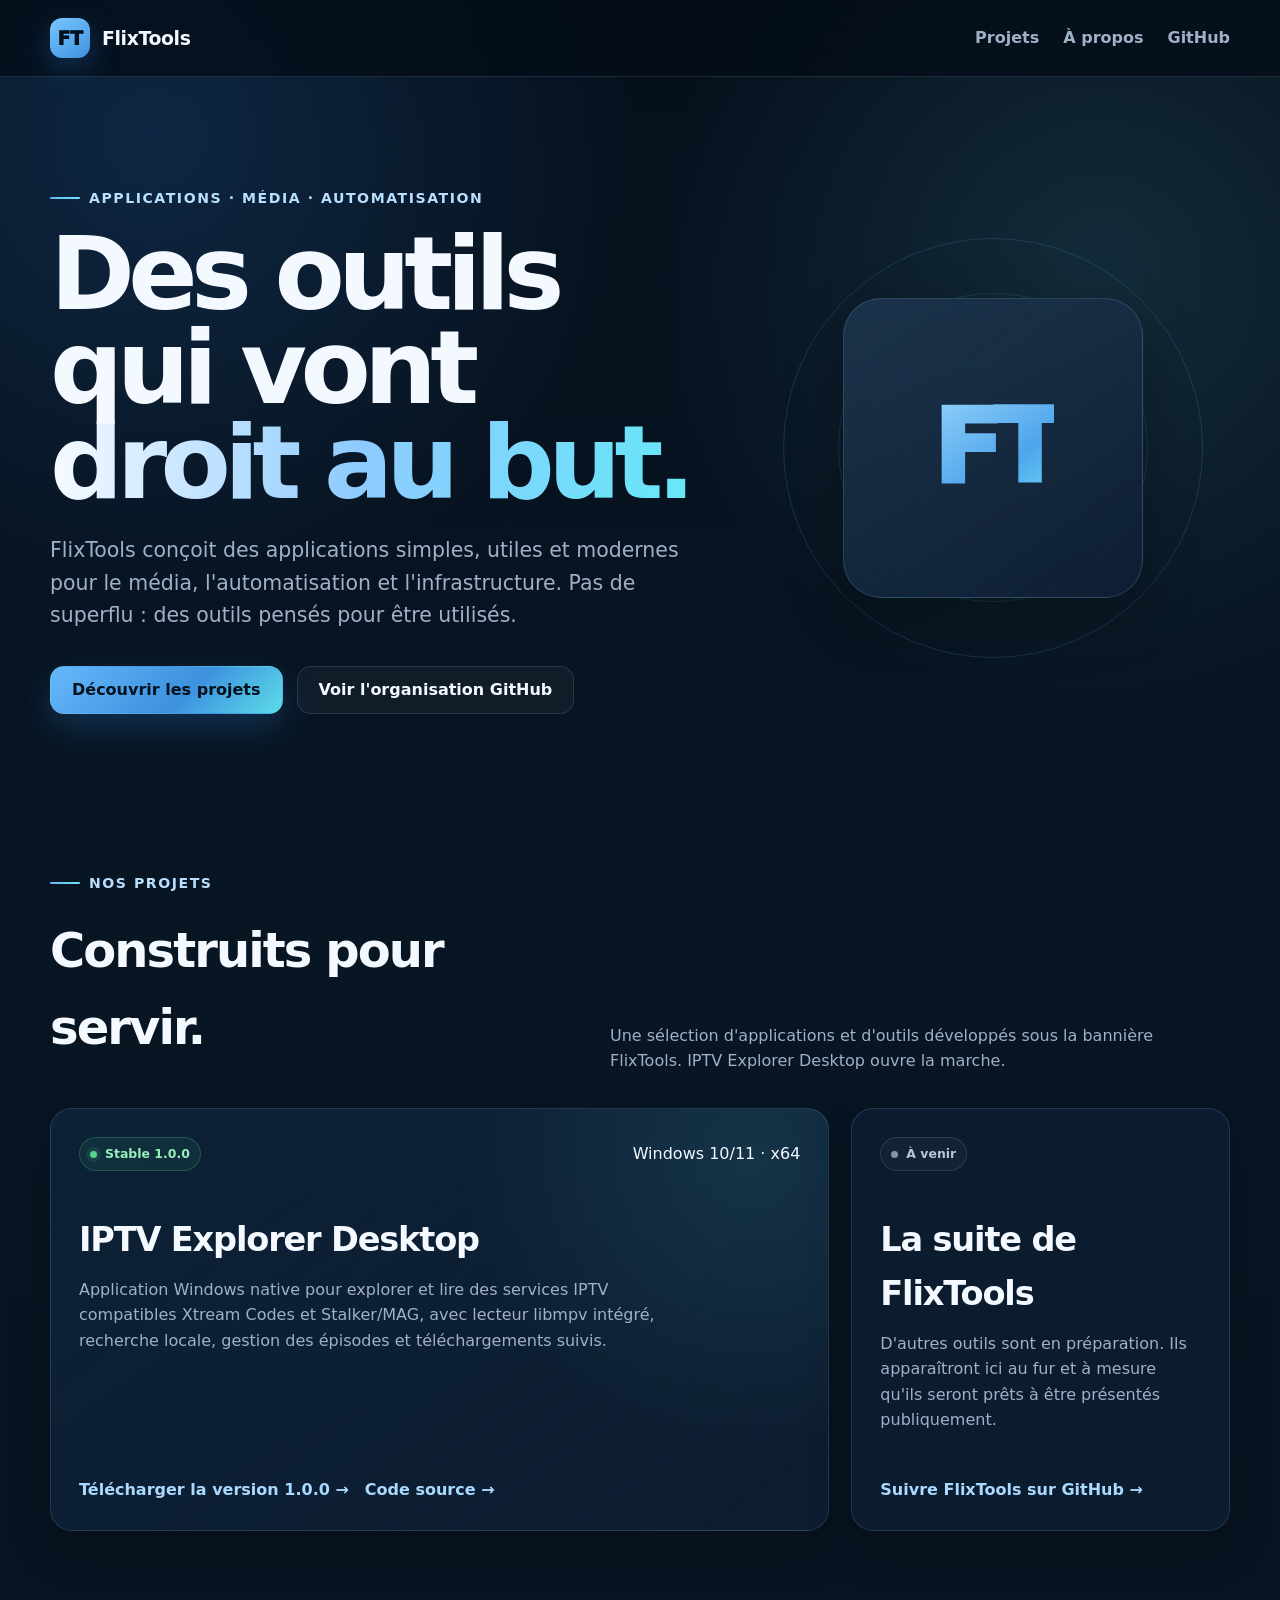
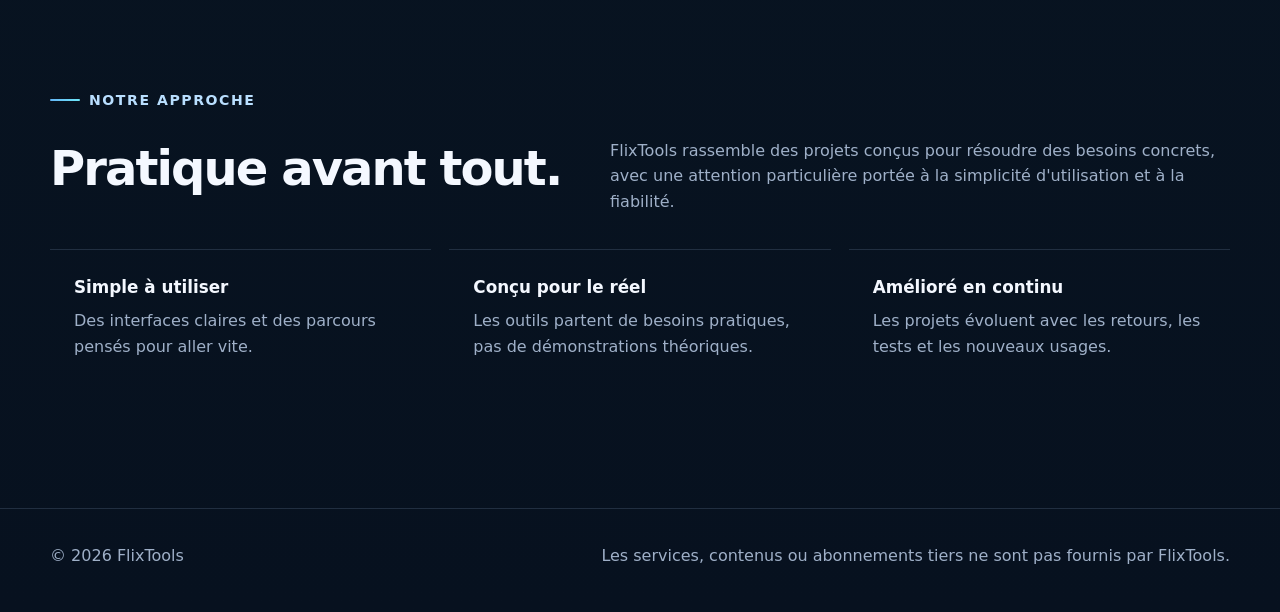
==== index.html @ b31ac608 "feat: add initial FlixTools homepage" ====
<!doctype html>
<html lang="fr">
<head>
  <meta charset="utf-8">
  <meta name="viewport" content="width=device-width, initial-scale=1">
  <title>FlixTools — Applications, automatisation et outils pratiques</title>
  <meta name="description" content="FlixTools regroupe des applications et outils pratiques pour le média, l'automatisation et l'infrastructure.">
  <meta name="theme-color" content="#07111f">
  <meta property="og:title" content="FlixTools">
  <meta property="og:description" content="Applications, automatisation et outils pratiques.">
  <meta property="og:type" content="website">
  <meta property="og:url" content="https://flixtools.github.io/">
  <link rel="stylesheet" href="style.css">
</head>
<body>
  <header class="site-header">
    <div class="container navbar">
      <a class="brand" href="#top" aria-label="FlixTools — accueil">
        <span class="brand-mark" aria-hidden="true">FT</span>
        <span>FlixTools</span>
      </a>
      <nav class="nav-links" aria-label="Navigation principale">
        <a href="#projects">Projets</a>
        <a href="#about">À propos</a>
        <a class="github-link" href="https://github.com/FlixTools">GitHub</a>
      </nav>
    </div>
  </header>

  <main id="top">
    <section class="hero">
      <div class="container hero-grid">
        <div>
          <div class="eyebrow">Applications · Média · Automatisation</div>
          <h1>
            Des outils qui vont
            <span class="hero-gradient">droit au but.</span>
          </h1>
          <p class="hero-copy">
            FlixTools conçoit des applications simples, utiles et modernes pour le média,
            l'automatisation et l'infrastructure. Pas de superflu : des outils pensés pour être utilisés.
          </p>
          <div class="actions">
            <a class="button primary" href="#projects">Découvrir les projets</a>
            <a class="button" href="https://github.com/FlixTools">Voir l'organisation GitHub</a>
          </div>
        </div>

        <div class="hero-panel" aria-hidden="true">
          <div class="orbit"></div>
          <div class="logo-card"><span>FT</span></div>
        </div>
      </div>
    </section>

    <section class="section" id="projects">
      <div class="container">
        <div class="section-heading">
          <div>
            <div class="eyebrow">Nos projets</div>
            <h2>Construits pour servir.</h2>
          </div>
          <p>
            Une sélection d'applications et d'outils développés sous la bannière FlixTools.
            IPTV Explorer Desktop ouvre la marche.
          </p>
        </div>

        <div class="projects">
          <article class="project-card featured">
            <div class="project-topline">
              <span class="status">Stable 1.0.0</span>
              <span>Windows 10/11 · x64</span>
            </div>
            <h3>IPTV Explorer Desktop</h3>
            <p>
              Application Windows native pour explorer et lire des services IPTV compatibles
              Xtream Codes et Stalker/MAG, avec lecteur libmpv intégré, recherche locale,
              gestion des épisodes et téléchargements suivis.
            </p>
            <div class="project-links">
              <a href="https://github.com/PassionFlix/iptv-explorer-desktop/releases/tag/v1.0.0">Télécharger la version 1.0.0 →</a>
              <a href="https://github.com/PassionFlix/iptv-explorer-desktop">Code source →</a>
            </div>
          </article>

          <article class="project-card upcoming">
            <div class="project-topline">
              <span class="status neutral">À venir</span>
            </div>
            <h3>La suite de FlixTools</h3>
            <p>
              D'autres outils sont en préparation. Ils apparaîtront ici au fur et à mesure qu'ils seront prêts à être présentés publiquement.
            </p>
            <div class="project-links">
              <a href="https://github.com/FlixTools">Suivre FlixTools sur GitHub →</a>
            </div>
          </article>
        </div>
      </div>
    </section>

    <section class="section" id="about">
      <div class="container">
        <div class="section-heading">
          <div>
            <div class="eyebrow">Notre approche</div>
            <h2>Pratique avant tout.</h2>
          </div>
          <p>
            FlixTools rassemble des projets conçus pour résoudre des besoins concrets,
            avec une attention particulière portée à la simplicité d'utilisation et à la fiabilité.
          </p>
        </div>

        <div class="values">
          <div class="value">
            <strong>Simple à utiliser</strong>
            <span>Des interfaces claires et des parcours pensés pour aller vite.</span>
          </div>
          <div class="value">
            <strong>Conçu pour le réel</strong>
            <span>Les outils partent de besoins pratiques, pas de démonstrations théoriques.</span>
          </div>
          <div class="value">
            <strong>Amélioré en continu</strong>
            <span>Les projets évoluent avec les retours, les tests et les nouveaux usages.</span>
          </div>
        </div>
      </div>
    </section>
  </main>

  <footer class="site-footer">
    <div class="container footer-row">
      <span>© 2026 FlixTools</span>
      <span>Les services, contenus ou abonnements tiers ne sont pas fournis par FlixTools.</span>
    </div>
  </footer>
</body>
</html>
---- style.css ----
:root {
  color-scheme: dark;
  --bg: #07111f;
  --bg-soft: #0b1728;
  --panel: rgba(15, 31, 52, 0.78);
  --panel-strong: #10223a;
  --text: #f4f8ff;
  --muted: #9fb0c8;
  --line: rgba(148, 178, 216, 0.18);
  --blue: #64b5f6;
  --blue-strong: #318ce7;
  --cyan: #6ee7f9;
  --green: #54d58c;
  --shadow: 0 20px 55px rgba(0, 0, 0, 0.28);
  --radius: 22px;
}

* {
  box-sizing: border-box;
}

html {
  scroll-behavior: smooth;
}

body {
  margin: 0;
  min-height: 100vh;
  font-family: Inter, ui-sans-serif, system-ui, -apple-system, BlinkMacSystemFont, "Segoe UI", sans-serif;
  color: var(--text);
  background:
    radial-gradient(circle at 12% 6%, rgba(49, 140, 231, 0.18), transparent 30rem),
    radial-gradient(circle at 86% 12%, rgba(110, 231, 249, 0.12), transparent 28rem),
    linear-gradient(180deg, #06101d 0%, #081522 42%, #07111f 100%);
  line-height: 1.6;
}

a {
  color: inherit;
  text-decoration: none;
}

.container {
  width: min(1180px, calc(100% - 40px));
  margin-inline: auto;
}

.site-header {
  position: sticky;
  top: 0;
  z-index: 20;
  backdrop-filter: blur(18px);
  background: rgba(5, 13, 24, 0.78);
  border-bottom: 1px solid var(--line);
}

.navbar {
  min-height: 76px;
  display: flex;
  align-items: center;
  justify-content: space-between;
  gap: 24px;
}

.brand {
  display: inline-flex;
  align-items: center;
  gap: 12px;
  font-size: 1.18rem;
  font-weight: 800;
  letter-spacing: -0.02em;
}

.brand-mark {
  width: 40px;
  height: 40px;
  display: grid;
  place-items: center;
  border-radius: 12px;
  background: linear-gradient(145deg, #7ac7ff, #3e91de);
  color: #03101d;
  font-weight: 950;
  box-shadow: 0 10px 30px rgba(49, 140, 231, 0.28);
}

.nav-links {
  display: flex;
  align-items: center;
  gap: 24px;
  color: var(--muted);
  font-weight: 650;
}

.nav-links a:hover,
.nav-links a:focus-visible {
  color: var(--text);
}

.hero {
  padding: 104px 0 76px;
}

.hero-grid {
  display: grid;
  grid-template-columns: minmax(0, 1.15fr) minmax(320px, 0.85fr);
  gap: 64px;
  align-items: center;
}

.eyebrow {
  display: inline-flex;
  align-items: center;
  gap: 9px;
  margin-bottom: 18px;
  color: #b9dfff;
  font-size: 0.88rem;
  font-weight: 800;
  letter-spacing: 0.11em;
  text-transform: uppercase;
}

.eyebrow::before {
  content: "";
  width: 30px;
  height: 2px;
  border-radius: 99px;
  background: linear-gradient(90deg, var(--blue), var(--cyan));
}

h1,
h2,
h3,
p {
  margin-top: 0;
}

h1 {
  max-width: 820px;
  margin-bottom: 24px;
  font-size: clamp(3.3rem, 8vw, 6.9rem);
  line-height: 0.92;
  letter-spacing: -0.065em;
}

.hero-gradient {
  display: block;
  color: transparent;
  background: linear-gradient(90deg, #f7fbff 0%, #8ecbff 48%, #67e7f8 100%);
  background-clip: text;
  -webkit-background-clip: text;
}

.hero-copy {
  max-width: 720px;
  margin-bottom: 34px;
  color: var(--muted);
  font-size: clamp(1.08rem, 2vw, 1.28rem);
}

.actions {
  display: flex;
  flex-wrap: wrap;
  gap: 14px;
}

.button {
  min-height: 48px;
  display: inline-flex;
  align-items: center;
  justify-content: center;
  padding: 0 21px;
  border: 1px solid var(--line);
  border-radius: 14px;
  background: rgba(255, 255, 255, 0.04);
  color: var(--text);
  font-weight: 780;
  transition: transform 160ms ease, border-color 160ms ease, background 160ms ease;
}

.button:hover,
.button:focus-visible {
  transform: translateY(-2px);
  border-color: rgba(142, 203, 255, 0.55);
  background: rgba(255, 255, 255, 0.075);
}

.button.primary {
  border-color: transparent;
  background: linear-gradient(135deg, #65b8fa, #3d91de 58%, #5cdce8);
  color: #04121f;
  box-shadow: 0 14px 35px rgba(49, 140, 231, 0.24);
}

.hero-panel {
  position: relative;
  min-height: 390px;
  display: grid;
  place-items: center;
}

.orbit {
  position: absolute;
  width: min(420px, 90%);
  aspect-ratio: 1;
  border: 1px solid rgba(105, 189, 255, 0.16);
  border-radius: 50%;
}

.orbit::before,
.orbit::after {
  content: "";
  position: absolute;
  inset: 13%;
  border: 1px solid rgba(110, 231, 249, 0.12);
  border-radius: inherit;
}

.orbit::after {
  inset: 29%;
}

.logo-card {
  position: relative;
  width: min(300px, 75%);
  aspect-ratio: 1;
  display: grid;
  place-items: center;
  border: 1px solid rgba(142, 203, 255, 0.2);
  border-radius: 38px;
  background:
    linear-gradient(145deg, rgba(126, 199, 255, 0.12), rgba(15, 31, 52, 0.82)),
    var(--panel);
  box-shadow: var(--shadow);
}

.logo-card span {
  font-size: clamp(4.4rem, 8vw, 7rem);
  font-weight: 950;
  letter-spacing: -0.09em;
  color: transparent;
  background: linear-gradient(145deg, #a5ddff, #4ea5eb 60%, #6ee7f9);
  background-clip: text;
  -webkit-background-clip: text;
}

.section {
  padding: 76px 0;
}

.section-heading {
  display: flex;
  justify-content: space-between;
  align-items: end;
  gap: 30px;
  margin-bottom: 34px;
}

.section-heading h2 {
  margin-bottom: 8px;
  font-size: clamp(2rem, 4vw, 3rem);
  letter-spacing: -0.04em;
}

.section-heading p {
  margin-bottom: 0;
  max-width: 620px;
  color: var(--muted);
}

.projects {
  display: grid;
  grid-template-columns: repeat(12, minmax(0, 1fr));
  gap: 22px;
}

.project-card {
  grid-column: span 6;
  display: flex;
  flex-direction: column;
  min-height: 320px;
  padding: 28px;
  border: 1px solid var(--line);
  border-radius: var(--radius);
  background: var(--panel);
  box-shadow: 0 18px 48px rgba(0, 0, 0, 0.14);
}

.project-card.featured {
  grid-column: span 8;
  background:
    radial-gradient(circle at 90% 12%, rgba(93, 221, 238, 0.11), transparent 18rem),
    linear-gradient(145deg, rgba(49, 140, 231, 0.11), rgba(15, 31, 52, 0.83));
}

.project-card.upcoming {
  grid-column: span 4;
}

.project-topline {
  display: flex;
  align-items: center;
  justify-content: space-between;
  gap: 16px;
  margin-bottom: 42px;
}

.status {
  display: inline-flex;
  align-items: center;
  gap: 8px;
  padding: 6px 10px;
  border: 1px solid rgba(84, 213, 140, 0.24);
  border-radius: 999px;
  color: #98efbd;
  background: rgba(84, 213, 140, 0.08);
  font-size: 0.78rem;
  font-weight: 820;
}

.status::before {
  content: "";
  width: 7px;
  height: 7px;
  border-radius: 50%;
  background: var(--green);
  box-shadow: 0 0 0 4px rgba(84, 213, 140, 0.11);
}

.status.neutral {
  border-color: var(--line);
  color: #b7c5d7;
  background: rgba(255, 255, 255, 0.03);
}

.status.neutral::before {
  background: #8395ab;
  box-shadow: none;
}

.project-card h3 {
  margin-bottom: 10px;
  font-size: clamp(1.55rem, 3vw, 2.1rem);
  letter-spacing: -0.035em;
}

.project-card p {
  max-width: 620px;
  color: var(--muted);
}

.project-links {
  display: flex;
  flex-wrap: wrap;
  gap: 16px;
  margin-top: auto;
  padding-top: 28px;
  font-weight: 760;
}

.project-links a {
  color: #aad9ff;
}

.project-links a:hover,
.project-links a:focus-visible {
  color: var(--cyan);
}

.values {
  display: grid;
  grid-template-columns: repeat(3, minmax(0, 1fr));
  gap: 18px;
}

.value {
  padding: 24px;
  border-top: 1px solid var(--line);
}

.value strong {
  display: block;
  margin-bottom: 8px;
  font-size: 1.05rem;
}

.value span {
  color: var(--muted);
}

.site-footer {
  margin-top: 48px;
  padding: 34px 0 44px;
  border-top: 1px solid var(--line);
  color: var(--muted);
}

.footer-row {
  display: flex;
  justify-content: space-between;
  gap: 24px;
  align-items: center;
}

.footer-row a {
  color: #bcdaf5;
}

@media (max-width: 880px) {
  .nav-links a:not(.github-link) {
    display: none;
  }

  .hero {
    padding-top: 72px;
  }

  .hero-grid {
    grid-template-columns: 1fr;
    gap: 38px;
  }

  .hero-panel {
    min-height: 310px;
  }

  .project-card,
  .project-card.featured,
  .project-card.upcoming {
    grid-column: 1 / -1;
  }

  .values {
    grid-template-columns: 1fr;
  }
}

@media (max-width: 560px) {
  .container {
    width: min(100% - 28px, 1180px);
  }

  .navbar {
    min-height: 68px;
  }

  .brand-mark {
    width: 36px;
    height: 36px;
  }

  .hero {
    padding: 60px 0 42px;
  }

  h1 {
    font-size: clamp(3rem, 17vw, 4.5rem);
  }

  .hero-panel {
    min-height: 255px;
  }

  .logo-card {
    border-radius: 30px;
  }

  .section {
    padding: 54px 0;
  }

  .section-heading,
  .footer-row {
    align-items: flex-start;
    flex-direction: column;
  }

  .project-card {
    min-height: 280px;
    padding: 23px;
  }
}
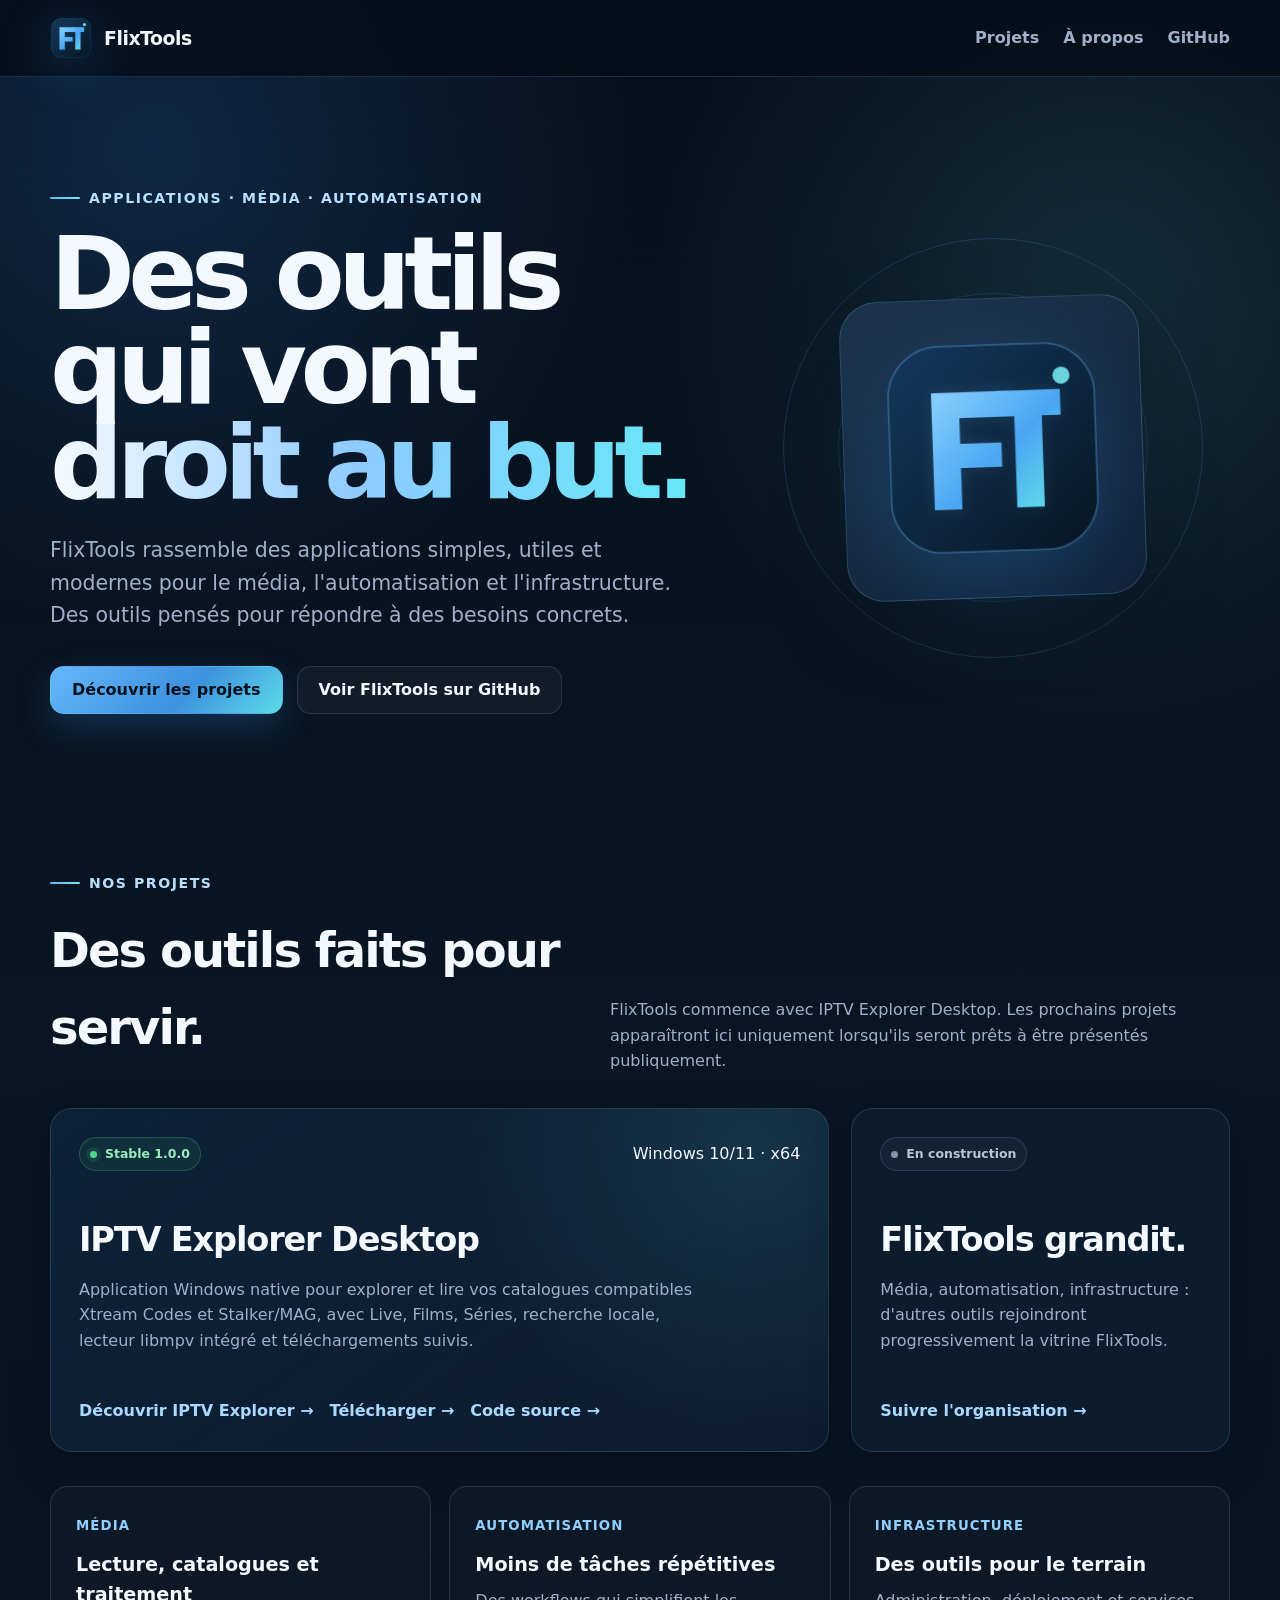
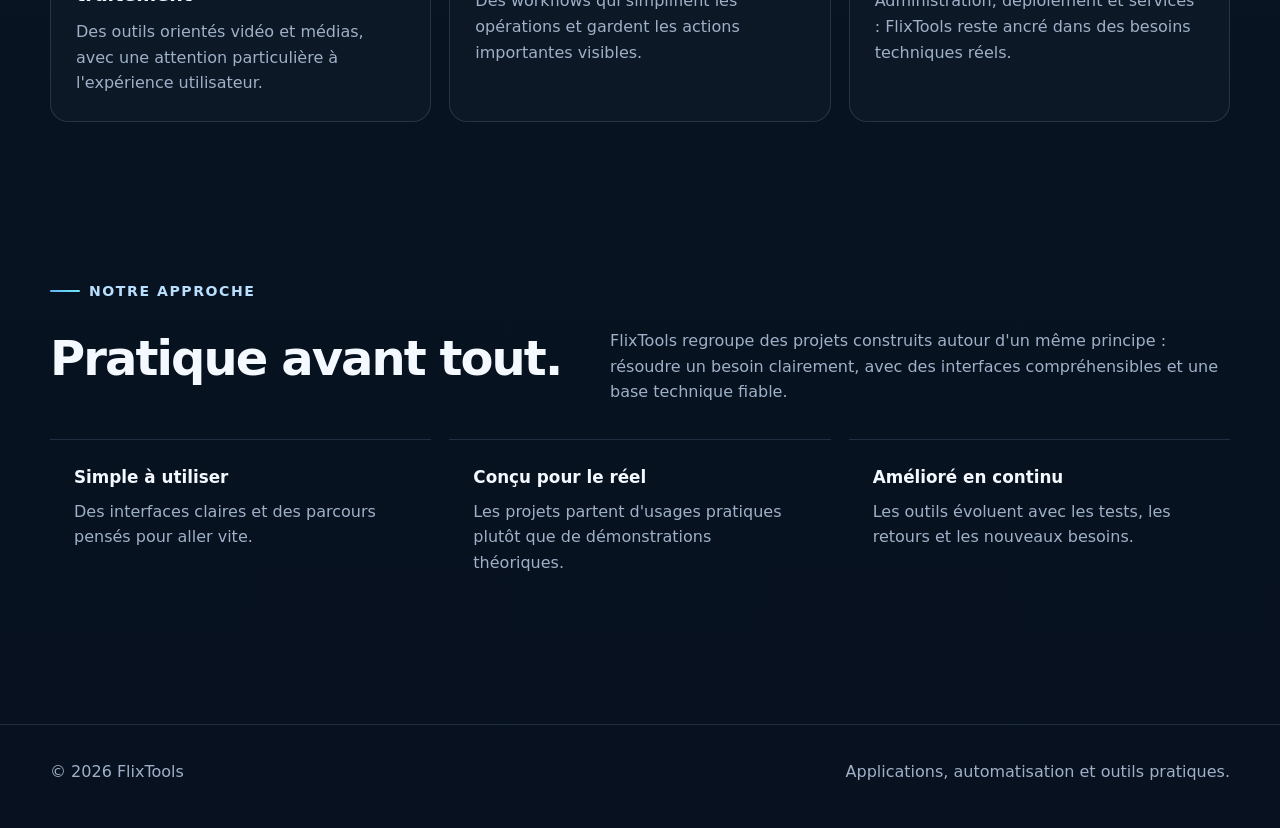
==== commit 8ca5b92e: "feat: launch FlixTools branded homepage" ====
--- a/index.html
+++ b/index.html
@@ -7,16 +7,17 @@
   <meta name="description" content="FlixTools regroupe des applications et outils pratiques pour le média, l'automatisation et l'infrastructure.">
   <meta name="theme-color" content="#07111f">
   <meta property="og:title" content="FlixTools">
-  <meta property="og:description" content="Applications, automatisation et outils pratiques.">
+  <meta property="og:description" content="Des outils pratiques pour le média, l'automatisation et l'infrastructure.">
   <meta property="og:type" content="website">
   <meta property="og:url" content="https://flixtools.github.io/">
+  <link rel="icon" href="assets/logo.svg" type="image/svg+xml">
   <link rel="stylesheet" href="style.css">
 </head>
 <body>
   <header class="site-header">
     <div class="container navbar">
       <a class="brand" href="#top" aria-label="FlixTools — accueil">
-        <span class="brand-mark" aria-hidden="true">FT</span>
+        <img class="brand-logo" src="assets/logo.svg" alt="" width="42" height="42">
         <span>FlixTools</span>
       </a>
       <nav class="nav-links" aria-label="Navigation principale">
@@ -37,18 +38,18 @@
             <span class="hero-gradient">droit au but.</span>
           </h1>
           <p class="hero-copy">
-            FlixTools conçoit des applications simples, utiles et modernes pour le média,
-            l'automatisation et l'infrastructure. Pas de superflu : des outils pensés pour être utilisés.
+            FlixTools rassemble des applications simples, utiles et modernes pour le média,
+            l'automatisation et l'infrastructure. Des outils pensés pour répondre à des besoins concrets.
           </p>
           <div class="actions">
             <a class="button primary" href="#projects">Découvrir les projets</a>
-            <a class="button" href="https://github.com/FlixTools">Voir l'organisation GitHub</a>
+            <a class="button" href="https://github.com/FlixTools">Voir FlixTools sur GitHub</a>
           </div>
         </div>
 
         <div class="hero-panel" aria-hidden="true">
           <div class="orbit"></div>
-          <div class="logo-card"><span>FT</span></div>
+          <div class="logo-card"><img src="assets/logo.svg" alt=""></div>
         </div>
       </div>
     </section>
@@ -58,11 +59,10 @@
         <div class="section-heading">
           <div>
             <div class="eyebrow">Nos projets</div>
-            <h2>Construits pour servir.</h2>
+            <h2>Des outils faits pour servir.</h2>
           </div>
           <p>
-            Une sélection d'applications et d'outils développés sous la bannière FlixTools.
-            IPTV Explorer Desktop ouvre la marche.
+            FlixTools commence avec IPTV Explorer Desktop. Les prochains projets apparaîtront ici uniquement lorsqu'ils seront prêts à être présentés publiquement.
           </p>
         </div>
 
@@ -74,27 +74,45 @@
             </div>
             <h3>IPTV Explorer Desktop</h3>
             <p>
-              Application Windows native pour explorer et lire des services IPTV compatibles
-              Xtream Codes et Stalker/MAG, avec lecteur libmpv intégré, recherche locale,
-              gestion des épisodes et téléchargements suivis.
+              Application Windows native pour explorer et lire vos catalogues compatibles Xtream Codes et Stalker/MAG,
+              avec Live, Films, Séries, recherche locale, lecteur libmpv intégré et téléchargements suivis.
             </p>
             <div class="project-links">
-              <a href="https://github.com/PassionFlix/iptv-explorer-desktop/releases/tag/v1.0.0">Télécharger la version 1.0.0 →</a>
+              <a href="iptv-explorer/">Découvrir IPTV Explorer →</a>
+              <a href="https://github.com/PassionFlix/iptv-explorer-desktop/releases/latest">Télécharger →</a>
               <a href="https://github.com/PassionFlix/iptv-explorer-desktop">Code source →</a>
             </div>
           </article>
 
           <article class="project-card upcoming">
             <div class="project-topline">
-              <span class="status neutral">À venir</span>
+              <span class="status neutral">En construction</span>
             </div>
-            <h3>La suite de FlixTools</h3>
+            <h3>FlixTools grandit.</h3>
             <p>
-              D'autres outils sont en préparation. Ils apparaîtront ici au fur et à mesure qu'ils seront prêts à être présentés publiquement.
+              Média, automatisation, infrastructure : d'autres outils rejoindront progressivement la vitrine FlixTools.
             </p>
             <div class="project-links">
-              <a href="https://github.com/FlixTools">Suivre FlixTools sur GitHub →</a>
+              <a href="https://github.com/FlixTools">Suivre l'organisation →</a>
             </div>
+          </article>
+        </div>
+
+        <div class="category-grid" aria-label="Domaines FlixTools">
+          <article class="category-card">
+            <small>Média</small>
+            <h3>Lecture, catalogues et traitement</h3>
+            <p>Des outils orientés vidéo et médias, avec une attention particulière à l'expérience utilisateur.</p>
+          </article>
+          <article class="category-card">
+            <small>Automatisation</small>
+            <h3>Moins de tâches répétitives</h3>
+            <p>Des workflows qui simplifient les opérations et gardent les actions importantes visibles.</p>
+          </article>
+          <article class="category-card">
+            <small>Infrastructure</small>
+            <h3>Des outils pour le terrain</h3>
+            <p>Administration, déploiement et services : FlixTools reste ancré dans des besoins techniques réels.</p>
           </article>
         </div>
       </div>
@@ -108,8 +126,8 @@
             <h2>Pratique avant tout.</h2>
           </div>
           <p>
-            FlixTools rassemble des projets conçus pour résoudre des besoins concrets,
-            avec une attention particulière portée à la simplicité d'utilisation et à la fiabilité.
+            FlixTools regroupe des projets construits autour d'un même principe : résoudre un besoin clairement,
+            avec des interfaces compréhensibles et une base technique fiable.
           </p>
         </div>
 
@@ -120,11 +138,11 @@
           </div>
           <div class="value">
             <strong>Conçu pour le réel</strong>
-            <span>Les outils partent de besoins pratiques, pas de démonstrations théoriques.</span>
+            <span>Les projets partent d'usages pratiques plutôt que de démonstrations théoriques.</span>
           </div>
           <div class="value">
             <strong>Amélioré en continu</strong>
-            <span>Les projets évoluent avec les retours, les tests et les nouveaux usages.</span>
+            <span>Les outils évoluent avec les tests, les retours et les nouveaux besoins.</span>
           </div>
         </div>
       </div>
@@ -134,7 +152,7 @@
   <footer class="site-footer">
     <div class="container footer-row">
       <span>© 2026 FlixTools</span>
-      <span>Les services, contenus ou abonnements tiers ne sont pas fournis par FlixTools.</span>
+      <span>Applications, automatisation et outils pratiques.</span>
     </div>
   </footer>
 </body>
--- a/style.css
+++ b/style.css
@@ -1,17 +1,20 @@
 :root {
   color-scheme: dark;
   --bg: #07111f;
+  --bg-deep: #040a12;
   --bg-soft: #0b1728;
   --panel: rgba(15, 31, 52, 0.78);
   --panel-strong: #10223a;
   --text: #f4f8ff;
   --muted: #9fb0c8;
   --line: rgba(148, 178, 216, 0.18);
+  --line-strong: rgba(142, 203, 255, 0.34);
   --blue: #64b5f6;
   --blue-strong: #318ce7;
   --cyan: #6ee7f9;
   --green: #54d58c;
-  --shadow: 0 20px 55px rgba(0, 0, 0, 0.28);
+  --purple: #8d7bff;
+  --shadow: 0 24px 70px rgba(0, 0, 0, 0.34);
   --radius: 22px;
 }
 
@@ -35,9 +38,27 @@
   line-height: 1.6;
 }
 
+body::before {
+  content: "";
+  position: fixed;
+  inset: 0;
+  z-index: -1;
+  pointer-events: none;
+  background-image:
+    linear-gradient(rgba(255, 255, 255, 0.018) 1px, transparent 1px),
+    linear-gradient(90deg, rgba(255, 255, 255, 0.018) 1px, transparent 1px);
+  background-size: 42px 42px;
+  mask-image: linear-gradient(to bottom, rgba(0,0,0,.55), transparent 72%);
+}
+
 a {
   color: inherit;
   text-decoration: none;
+}
+
+img {
+  max-width: 100%;
+  display: block;
 }
 
 .container {
@@ -67,8 +88,14 @@
   align-items: center;
   gap: 12px;
   font-size: 1.18rem;
-  font-weight: 800;
-  letter-spacing: -0.02em;
+  font-weight: 850;
+  letter-spacing: -0.025em;
+}
+
+.brand-logo {
+  width: 42px;
+  height: 42px;
+  filter: drop-shadow(0 10px 24px rgba(49, 140, 231, 0.28));
 }
 
 .brand-mark {
@@ -91,9 +118,30 @@
   font-weight: 650;
 }
 
+.nav-links a {
+  position: relative;
+}
+
+.nav-links a::after {
+  content: "";
+  position: absolute;
+  left: 0;
+  right: 100%;
+  bottom: -7px;
+  height: 2px;
+  border-radius: 10px;
+  background: linear-gradient(90deg, var(--blue), var(--cyan));
+  transition: right 160ms ease;
+}
+
 .nav-links a:hover,
 .nav-links a:focus-visible {
   color: var(--text);
+}
+
+.nav-links a:hover::after,
+.nav-links a:focus-visible::after {
+  right: 0;
 }
 
 .hero {
@@ -174,7 +222,7 @@
   background: rgba(255, 255, 255, 0.04);
   color: var(--text);
   font-weight: 780;
-  transition: transform 160ms ease, border-color 160ms ease, background 160ms ease;
+  transition: transform 160ms ease, border-color 160ms ease, background 160ms ease, box-shadow 160ms ease;
 }
 
 .button:hover,
@@ -182,6 +230,7 @@
   transform: translateY(-2px);
   border-color: rgba(142, 203, 255, 0.55);
   background: rgba(255, 255, 255, 0.075);
+  box-shadow: 0 12px 28px rgba(0,0,0,.18);
 }
 
 .button.primary {
@@ -204,6 +253,7 @@
   aspect-ratio: 1;
   border: 1px solid rgba(105, 189, 255, 0.16);
   border-radius: 50%;
+  animation: float-orbit 11s ease-in-out infinite;
 }
 
 .orbit::before,
@@ -231,6 +281,13 @@
     linear-gradient(145deg, rgba(126, 199, 255, 0.12), rgba(15, 31, 52, 0.82)),
     var(--panel);
   box-shadow: var(--shadow);
+  transform: rotate(-2deg);
+}
+
+.logo-card img {
+  width: 74%;
+  height: 74%;
+  filter: drop-shadow(0 28px 52px rgba(49, 140, 231, 0.28));
 }
 
 .logo-card span {
@@ -243,8 +300,18 @@
   -webkit-background-clip: text;
 }
 
+@keyframes float-orbit {
+  0%, 100% { transform: translateY(0) scale(1); }
+  50% { transform: translateY(-10px) scale(1.015); }
+}
+
 .section {
   padding: 76px 0;
+}
+
+.compact-section {
+  padding-top: 42px;
+  padding-bottom: 42px;
 }
 
 .section-heading {
@@ -255,7 +322,9 @@
   margin-bottom: 34px;
 }
 
-.section-heading h2 {
+.section-heading h2,
+.download-panel h2,
+.privacy-panel h2 {
   margin-bottom: 8px;
   font-size: clamp(2rem, 4vw, 3rem);
   letter-spacing: -0.04em;
@@ -283,6 +352,12 @@
   border-radius: var(--radius);
   background: var(--panel);
   box-shadow: 0 18px 48px rgba(0, 0, 0, 0.14);
+  transition: transform 180ms ease, border-color 180ms ease;
+}
+
+.project-card:hover {
+  transform: translateY(-3px);
+  border-color: var(--line-strong);
 }
 
 .project-card.featured {
@@ -315,6 +390,7 @@
   background: rgba(84, 213, 140, 0.08);
   font-size: 0.78rem;
   font-weight: 820;
+  white-space: nowrap;
 }
 
 .status::before {
@@ -387,6 +463,37 @@
   color: var(--muted);
 }
 
+.category-grid {
+  display: grid;
+  grid-template-columns: repeat(3, minmax(0, 1fr));
+  gap: 18px;
+  margin-top: 34px;
+}
+
+.category-card {
+  padding: 25px;
+  border: 1px solid var(--line);
+  border-radius: 18px;
+  background: rgba(255,255,255,.025);
+}
+
+.category-card small {
+  color: #8fcfff;
+  font-weight: 800;
+  letter-spacing: .08em;
+  text-transform: uppercase;
+}
+
+.category-card h3 {
+  margin: 12px 0 8px;
+  font-size: 1.2rem;
+}
+
+.category-card p {
+  margin-bottom: 0;
+  color: var(--muted);
+}
+
 .site-footer {
   margin-top: 48px;
   padding: 34px 0 44px;
@@ -405,6 +512,368 @@
   color: #bcdaf5;
 }
 
+/* Product page */
+.product-hero {
+  padding: 86px 0 64px;
+}
+
+.product-hero-grid {
+  display: grid;
+  grid-template-columns: minmax(0, .92fr) minmax(440px, 1.08fr);
+  gap: 58px;
+  align-items: center;
+}
+
+.back-link {
+  display: inline-flex;
+  margin-bottom: 24px;
+  color: #a7c8e4;
+  font-weight: 720;
+}
+
+.back-link:hover,
+.back-link:focus-visible {
+  color: var(--cyan);
+}
+
+.product-kicker {
+  display: flex;
+  flex-wrap: wrap;
+  align-items: center;
+  gap: 12px;
+  margin-bottom: 20px;
+  color: var(--muted);
+  font-size: .9rem;
+}
+
+.product-title {
+  margin-bottom: 22px;
+  font-size: clamp(3.25rem, 7vw, 6rem);
+}
+
+.product-lead {
+  max-width: 680px;
+  margin-bottom: 30px;
+  color: var(--muted);
+  font-size: clamp(1.05rem, 1.8vw, 1.23rem);
+}
+
+.product-actions {
+  margin-bottom: 14px;
+}
+
+.microcopy {
+  margin-bottom: 0;
+  color: #758ba5;
+  font-size: .87rem;
+}
+
+.app-preview {
+  overflow: hidden;
+  border: 1px solid rgba(129, 198, 255, .28);
+  border-radius: 24px;
+  background: #08121f;
+  box-shadow: 0 36px 90px rgba(0,0,0,.38), 0 0 70px rgba(49,140,231,.08);
+  transform: perspective(1100px) rotateY(-3deg) rotateX(1deg);
+}
+
+.preview-titlebar {
+  min-height: 52px;
+  display: flex;
+  align-items: center;
+  gap: 11px;
+  padding: 0 16px;
+  border-bottom: 1px solid #16263a;
+  background: #0b1626;
+  font-size: .84rem;
+}
+
+.preview-logo {
+  width: 28px;
+  height: 28px;
+  display: grid;
+  place-items: center;
+  border-radius: 8px;
+  background: linear-gradient(135deg, #5bb5ff, #67e7ee);
+  color: #06101c;
+  font-weight: 950;
+}
+
+.window-dots {
+  margin-left: auto;
+  color: #7789a2;
+  letter-spacing: .35em;
+}
+
+.preview-shell {
+  min-height: 390px;
+  display: grid;
+  grid-template-columns: 118px 1fr;
+}
+
+.preview-sidebar {
+  display: flex;
+  flex-direction: column;
+  gap: 7px;
+  padding: 17px 10px;
+  border-right: 1px solid #16263a;
+  background: #091321;
+}
+
+.preview-nav {
+  padding: 9px 10px;
+  border-radius: 8px;
+  color: #7f93ad;
+  font-size: .73rem;
+}
+
+.preview-nav.active {
+  color: #dff2ff;
+  background: rgba(83, 165, 235, .14);
+}
+
+.preview-content {
+  padding: 18px;
+}
+
+.preview-topline {
+  display: flex;
+  justify-content: space-between;
+  align-items: center;
+  margin-bottom: 14px;
+  color: #cfe9fb;
+  font-size: .78rem;
+}
+
+.preview-pill {
+  padding: 4px 8px;
+  border-radius: 999px;
+  background: rgba(84,213,140,.1);
+  color: #9af2bf;
+  font-size: .66rem;
+}
+
+.preview-banner {
+  min-height: 128px;
+  display: flex;
+  flex-direction: column;
+  justify-content: end;
+  gap: 4px;
+  margin-bottom: 16px;
+  padding: 18px;
+  border: 1px solid rgba(93, 184, 250, .16);
+  border-radius: 15px;
+  background:
+    radial-gradient(circle at 78% 8%, rgba(103,231,248,.19), transparent 9rem),
+    linear-gradient(135deg, #112945, #0d1d30 68%, #102b39);
+}
+
+.preview-banner strong {
+  font-size: 1rem;
+}
+
+.preview-banner small {
+  color: #8199b5;
+}
+
+.preview-badge {
+  width: fit-content;
+  padding: 3px 7px;
+  border-radius: 6px;
+  background: #5bb6f4;
+  color: #06111e;
+  font-size: .55rem;
+  font-weight: 900;
+}
+
+.preview-grid {
+  display: grid;
+  grid-template-columns: repeat(3, 1fr);
+  gap: 10px;
+}
+
+.preview-grid span {
+  min-height: 82px;
+  border: 1px solid rgba(148,178,216,.11);
+  border-radius: 11px;
+  background:
+    linear-gradient(180deg, rgba(255,255,255,.025), rgba(255,255,255,.008)),
+    #0b1828;
+}
+
+.preview-grid span:nth-child(2),
+.preview-grid span:nth-child(5) {
+  background: linear-gradient(160deg, rgba(91,182,244,.12), rgba(255,255,255,.01)), #0b1828;
+}
+
+.stat-strip {
+  border-top: 1px solid var(--line);
+  border-bottom: 1px solid var(--line);
+  background: rgba(5, 13, 24, .34);
+}
+
+.stats {
+  display: grid;
+  grid-template-columns: repeat(4, 1fr);
+}
+
+.stats > div {
+  min-height: 112px;
+  display: flex;
+  flex-direction: column;
+  justify-content: center;
+  padding: 18px 24px;
+  border-right: 1px solid var(--line);
+}
+
+.stats > div:first-child {
+  border-left: 1px solid var(--line);
+}
+
+.stats strong {
+  margin-bottom: 2px;
+  font-size: 1.6rem;
+  letter-spacing: -.04em;
+}
+
+.stats span {
+  color: var(--muted);
+  font-size: .87rem;
+}
+
+.feature-grid {
+  display: grid;
+  grid-template-columns: repeat(3, minmax(0, 1fr));
+  gap: 18px;
+}
+
+.feature-card {
+  min-height: 235px;
+  padding: 24px;
+  border: 1px solid var(--line);
+  border-radius: 18px;
+  background: rgba(255,255,255,.028);
+}
+
+.feature-icon {
+  width: 40px;
+  height: 40px;
+  display: grid;
+  place-items: center;
+  margin-bottom: 26px;
+  border: 1px solid rgba(100,181,246,.24);
+  border-radius: 12px;
+  background: rgba(49,140,231,.09);
+  color: #8ecbff;
+  font-size: .75rem;
+  font-weight: 900;
+}
+
+.feature-card h3 {
+  margin-bottom: 8px;
+  font-size: 1.18rem;
+}
+
+.feature-card p {
+  margin-bottom: 0;
+  color: var(--muted);
+}
+
+.download-panel {
+  display: grid;
+  grid-template-columns: .85fr 1.15fr;
+  gap: 40px;
+  align-items: start;
+  padding: 34px;
+  border: 1px solid var(--line);
+  border-radius: 24px;
+  background:
+    radial-gradient(circle at 15% 15%, rgba(49,140,231,.10), transparent 18rem),
+    rgba(8, 21, 35, .68);
+}
+
+.download-panel > div:first-child p,
+.privacy-panel p {
+  color: var(--muted);
+}
+
+.download-options {
+  display: grid;
+  gap: 10px;
+}
+
+.download-row {
+  min-height: 78px;
+  display: flex;
+  align-items: center;
+  justify-content: space-between;
+  gap: 20px;
+  padding: 14px 16px;
+  border: 1px solid var(--line);
+  border-radius: 14px;
+  background: rgba(255,255,255,.025);
+  transition: border-color 160ms ease, transform 160ms ease, background 160ms ease;
+}
+
+.download-row:hover,
+.download-row:focus-visible {
+  transform: translateX(3px);
+  border-color: var(--line-strong);
+  background: rgba(255,255,255,.045);
+}
+
+.download-row span {
+  display: grid;
+}
+
+.download-row small {
+  color: var(--muted);
+}
+
+.download-row b {
+  color: #8fd1ff;
+  white-space: nowrap;
+}
+
+.privacy-panel {
+  display: grid;
+  grid-template-columns: .9fr 1.1fr;
+  gap: 48px;
+  padding: 34px;
+  border: 1px solid rgba(84,213,140,.16);
+  border-radius: 24px;
+  background: linear-gradient(135deg, rgba(84,213,140,.055), rgba(255,255,255,.02));
+}
+
+.privacy-panel p {
+  margin: 0;
+  align-self: center;
+}
+
+@media (prefers-reduced-motion: reduce) {
+  *, *::before, *::after {
+    scroll-behavior: auto !important;
+    animation-duration: 0.01ms !important;
+    animation-iteration-count: 1 !important;
+    transition-duration: 0.01ms !important;
+  }
+}
+
+@media (max-width: 980px) {
+  .product-hero-grid {
+    grid-template-columns: 1fr;
+  }
+
+  .app-preview {
+    max-width: 760px;
+    transform: none;
+  }
+
+  .feature-grid {
+    grid-template-columns: repeat(2, minmax(0, 1fr));
+  }
+}
+
 @media (max-width: 880px) {
   .nav-links a:not(.github-link) {
     display: none;
@@ -429,7 +898,54 @@
     grid-column: 1 / -1;
   }
 
-  .values {
+  .values,
+  .category-grid {
+    grid-template-columns: 1fr;
+  }
+
+  .stats {
+    grid-template-columns: repeat(2, 1fr);
+  }
+
+  .stats > div:nth-child(3) {
+    border-left: 1px solid var(--line);
+  }
+
+  .stats > div:nth-child(-n+2) {
+    border-bottom: 1px solid var(--line);
+  }
+
+  .download-panel,
+  .privacy-panel {
+    grid-template-columns: 1fr;
+    gap: 22px;
+  }
+}
+
+@media (max-width: 620px) {
+  .preview-shell {
+    grid-template-columns: 84px 1fr;
+    min-height: 330px;
+  }
+
+  .preview-sidebar {
+    padding-inline: 7px;
+  }
+
+  .preview-nav {
+    padding: 8px 6px;
+    font-size: .64rem;
+  }
+
+  .preview-grid {
+    grid-template-columns: repeat(2, 1fr);
+  }
+
+  .preview-grid span:nth-child(n+5) {
+    display: none;
+  }
+
+  .feature-grid {
     grid-template-columns: 1fr;
   }
 }
@@ -443,6 +959,7 @@
     min-height: 68px;
   }
 
+  .brand-logo,
   .brand-mark {
     width: 36px;
     height: 36px;
@@ -478,4 +995,37 @@
     min-height: 280px;
     padding: 23px;
   }
-}
+
+  .product-hero {
+    padding-top: 54px;
+  }
+
+  .product-title {
+    font-size: clamp(3.1rem, 16vw, 4.4rem);
+  }
+
+  .stats {
+    grid-template-columns: 1fr;
+  }
+
+  .stats > div,
+  .stats > div:first-child,
+  .stats > div:nth-child(3) {
+    border-left: 1px solid var(--line);
+    border-right: 1px solid var(--line);
+    border-bottom: 1px solid var(--line);
+  }
+
+  .stats > div:last-child {
+    border-bottom: 0;
+  }
+
+  .download-panel,
+  .privacy-panel {
+    padding: 24px;
+  }
+
+  .download-row {
+    align-items: flex-start;
+  }
+}
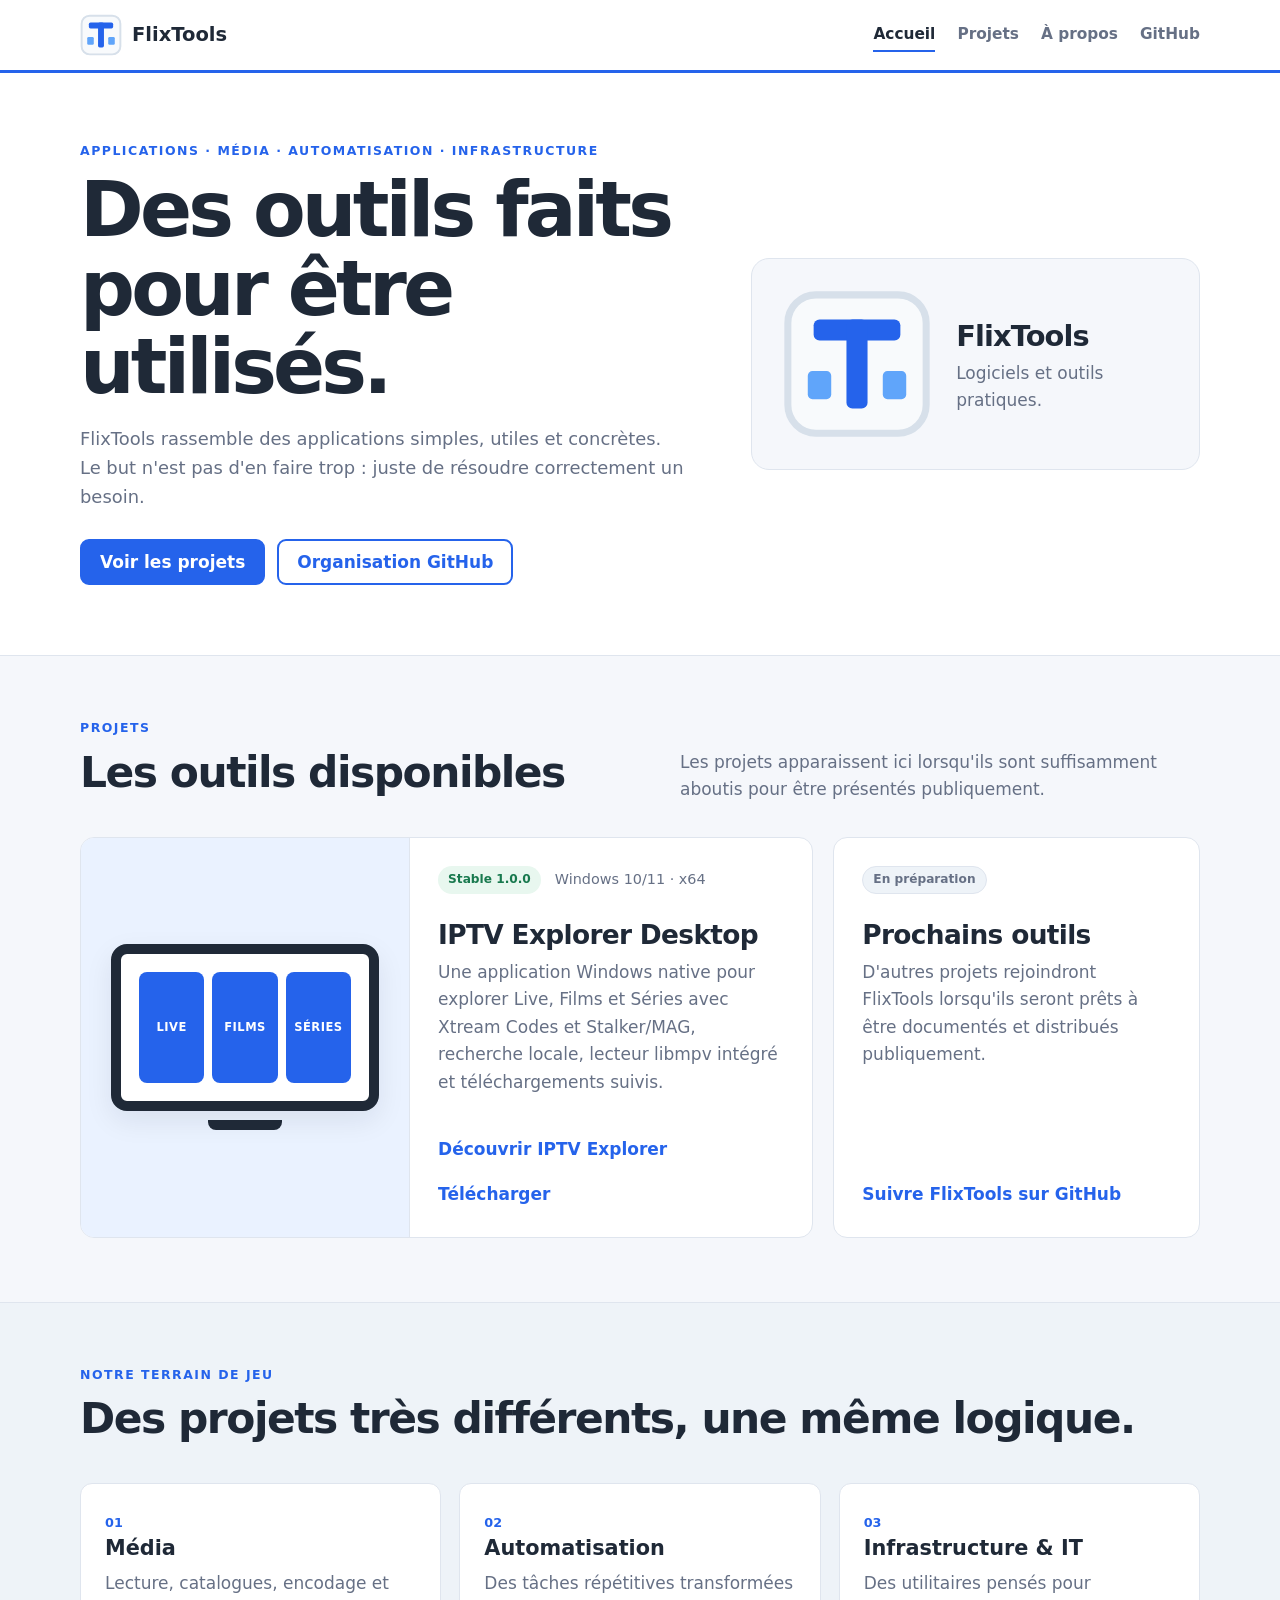
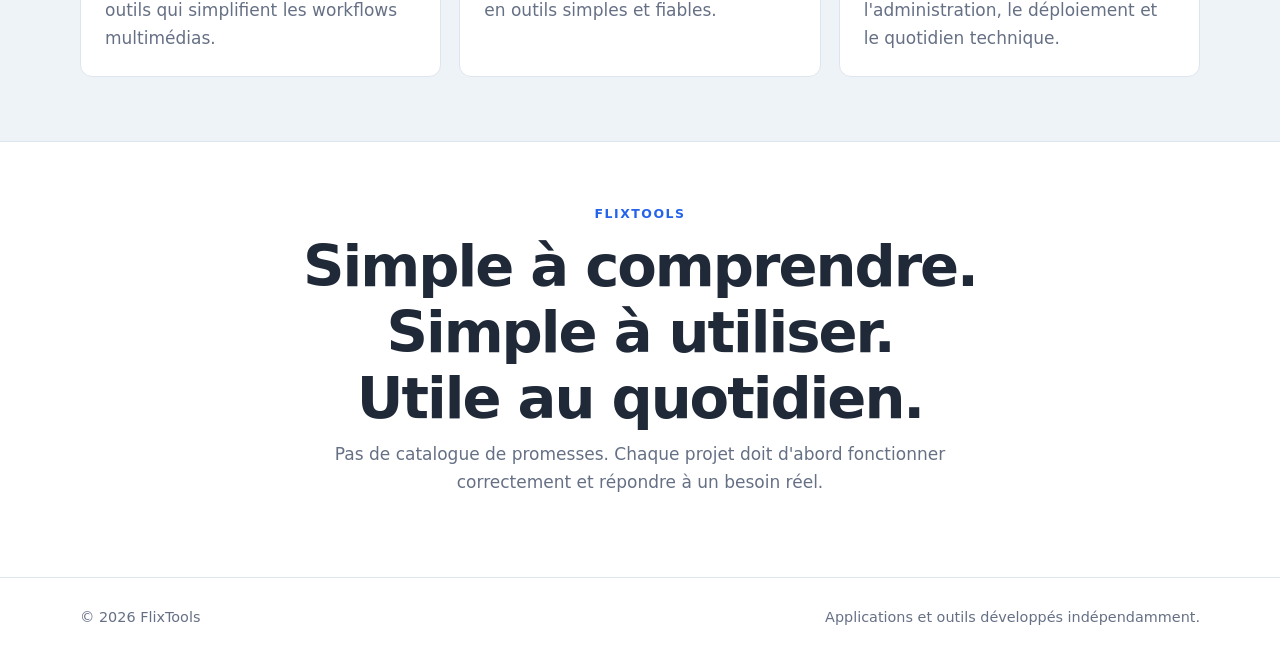
==== commit e8ec59e5: "redesign: rebuild FlixTools site from scratch" ====
--- a/index.html
+++ b/index.html
@@ -3,11 +3,11 @@
 <head>
   <meta charset="utf-8">
   <meta name="viewport" content="width=device-width, initial-scale=1">
-  <title>FlixTools — Applications, automatisation et outils pratiques</title>
-  <meta name="description" content="FlixTools regroupe des applications et outils pratiques pour le média, l'automatisation et l'infrastructure.">
-  <meta name="theme-color" content="#07111f">
+  <title>FlixTools — Des outils faits pour être utilisés</title>
+  <meta name="description" content="FlixTools développe des applications et outils pratiques pour le média, l'automatisation et l'infrastructure.">
+  <meta name="theme-color" content="#2563eb">
   <meta property="og:title" content="FlixTools">
-  <meta property="og:description" content="Des outils pratiques pour le média, l'automatisation et l'infrastructure.">
+  <meta property="og:description" content="Des outils faits pour être utilisés.">
   <meta property="og:type" content="website">
   <meta property="og:url" content="https://flixtools.github.io/">
   <link rel="icon" href="assets/logo.svg" type="image/svg+xml">
@@ -15,136 +15,118 @@
 </head>
 <body>
   <header class="site-header">
-    <div class="container navbar">
-      <a class="brand" href="#top" aria-label="FlixTools — accueil">
-        <img class="brand-logo" src="assets/logo.svg" alt="" width="42" height="42">
+    <div class="container header-row">
+      <a class="brand" href="./" aria-label="FlixTools — accueil">
+        <img src="assets/logo.svg" alt="" width="42" height="42">
         <span>FlixTools</span>
       </a>
-      <nav class="nav-links" aria-label="Navigation principale">
+      <nav class="main-nav" aria-label="Navigation principale">
+        <a aria-current="page" href="./">Accueil</a>
         <a href="#projects">Projets</a>
         <a href="#about">À propos</a>
-        <a class="github-link" href="https://github.com/FlixTools">GitHub</a>
+        <a href="https://github.com/FlixTools">GitHub</a>
       </nav>
     </div>
   </header>
 
-  <main id="top">
+  <main>
     <section class="hero">
       <div class="container hero-grid">
         <div>
-          <div class="eyebrow">Applications · Média · Automatisation</div>
-          <h1>
-            Des outils qui vont
-            <span class="hero-gradient">droit au but.</span>
-          </h1>
-          <p class="hero-copy">
-            FlixTools rassemble des applications simples, utiles et modernes pour le média,
-            l'automatisation et l'infrastructure. Des outils pensés pour répondre à des besoins concrets.
+          <p class="overline">Applications · Média · Automatisation · Infrastructure</p>
+          <h1>Des outils faits pour être utilisés.</h1>
+          <p class="hero-text">
+            FlixTools rassemble des applications simples, utiles et concrètes.
+            Le but n'est pas d'en faire trop : juste de résoudre correctement un besoin.
           </p>
-          <div class="actions">
-            <a class="button primary" href="#projects">Découvrir les projets</a>
-            <a class="button" href="https://github.com/FlixTools">Voir FlixTools sur GitHub</a>
+          <div class="button-row">
+            <a class="button primary" href="#projects">Voir les projets</a>
+            <a class="button secondary" href="https://github.com/FlixTools">Organisation GitHub</a>
           </div>
         </div>
 
-        <div class="hero-panel" aria-hidden="true">
-          <div class="orbit"></div>
-          <div class="logo-card"><img src="assets/logo.svg" alt=""></div>
+        <div class="brand-panel" aria-label="Identité FlixTools">
+          <img src="assets/logo.svg" alt="Logo FlixTools" width="190" height="190">
+          <div>
+            <strong>FlixTools</strong>
+            <span>Logiciels et outils pratiques.</span>
+          </div>
         </div>
       </div>
     </section>
 
     <section class="section" id="projects">
       <div class="container">
-        <div class="section-heading">
+        <div class="section-title">
           <div>
-            <div class="eyebrow">Nos projets</div>
-            <h2>Des outils faits pour servir.</h2>
+            <p class="overline">Projets</p>
+            <h2>Les outils disponibles</h2>
           </div>
-          <p>
-            FlixTools commence avec IPTV Explorer Desktop. Les prochains projets apparaîtront ici uniquement lorsqu'ils seront prêts à être présentés publiquement.
-          </p>
+          <p>Les projets apparaissent ici lorsqu'ils sont suffisamment aboutis pour être présentés publiquement.</p>
         </div>
 
-        <div class="projects">
-          <article class="project-card featured">
-            <div class="project-topline">
-              <span class="status">Stable 1.0.0</span>
-              <span>Windows 10/11 · x64</span>
+        <div class="project-grid">
+          <article class="project-card featured-card">
+            <div class="project-visual tv-visual" aria-hidden="true">
+              <div class="tv-screen">
+                <span>LIVE</span>
+                <span>FILMS</span>
+                <span>SÉRIES</span>
+              </div>
+              <div class="tv-foot"></div>
             </div>
-            <h3>IPTV Explorer Desktop</h3>
-            <p>
-              Application Windows native pour explorer et lire vos catalogues compatibles Xtream Codes et Stalker/MAG,
-              avec Live, Films, Séries, recherche locale, lecteur libmpv intégré et téléchargements suivis.
-            </p>
-            <div class="project-links">
-              <a href="iptv-explorer/">Découvrir IPTV Explorer →</a>
-              <a href="https://github.com/PassionFlix/iptv-explorer-desktop/releases/latest">Télécharger →</a>
-              <a href="https://github.com/PassionFlix/iptv-explorer-desktop">Code source →</a>
+            <div class="project-copy">
+              <div class="meta-row">
+                <span class="badge success">Stable 1.0.0</span>
+                <span>Windows 10/11 · x64</span>
+              </div>
+              <h3>IPTV Explorer Desktop</h3>
+              <p>
+                Une application Windows native pour explorer Live, Films et Séries avec Xtream Codes et Stalker/MAG,
+                recherche locale, lecteur libmpv intégré et téléchargements suivis.
+              </p>
+              <div class="text-links">
+                <a href="iptv-explorer/">Découvrir IPTV Explorer</a>
+                <a href="https://github.com/PassionFlix/iptv-explorer-desktop/releases/latest">Télécharger</a>
+              </div>
             </div>
           </article>
 
-          <article class="project-card upcoming">
-            <div class="project-topline">
-              <span class="status neutral">En construction</span>
+          <article class="project-card small-card">
+            <div class="project-copy">
+              <div class="meta-row"><span class="badge neutral">En préparation</span></div>
+              <h3>Prochains outils</h3>
+              <p>
+                D'autres projets rejoindront FlixTools lorsqu'ils seront prêts à être documentés et distribués publiquement.
+              </p>
+              <div class="text-links"><a href="https://github.com/FlixTools">Suivre FlixTools sur GitHub</a></div>
             </div>
-            <h3>FlixTools grandit.</h3>
-            <p>
-              Média, automatisation, infrastructure : d'autres outils rejoindront progressivement la vitrine FlixTools.
-            </p>
-            <div class="project-links">
-              <a href="https://github.com/FlixTools">Suivre l'organisation →</a>
-            </div>
-          </article>
-        </div>
-
-        <div class="category-grid" aria-label="Domaines FlixTools">
-          <article class="category-card">
-            <small>Média</small>
-            <h3>Lecture, catalogues et traitement</h3>
-            <p>Des outils orientés vidéo et médias, avec une attention particulière à l'expérience utilisateur.</p>
-          </article>
-          <article class="category-card">
-            <small>Automatisation</small>
-            <h3>Moins de tâches répétitives</h3>
-            <p>Des workflows qui simplifient les opérations et gardent les actions importantes visibles.</p>
-          </article>
-          <article class="category-card">
-            <small>Infrastructure</small>
-            <h3>Des outils pour le terrain</h3>
-            <p>Administration, déploiement et services : FlixTools reste ancré dans des besoins techniques réels.</p>
           </article>
         </div>
       </div>
     </section>
 
-    <section class="section" id="about">
+    <section class="section soft-section" id="about">
       <div class="container">
-        <div class="section-heading">
+        <div class="section-title compact-title">
           <div>
-            <div class="eyebrow">Notre approche</div>
-            <h2>Pratique avant tout.</h2>
-          </div>
-          <p>
-            FlixTools regroupe des projets construits autour d'un même principe : résoudre un besoin clairement,
-            avec des interfaces compréhensibles et une base technique fiable.
-          </p>
-        </div>
-
-        <div class="values">
-          <div class="value">
-            <strong>Simple à utiliser</strong>
-            <span>Des interfaces claires et des parcours pensés pour aller vite.</span>
-          </div>
-          <div class="value">
-            <strong>Conçu pour le réel</strong>
-            <span>Les projets partent d'usages pratiques plutôt que de démonstrations théoriques.</span>
-          </div>
-          <div class="value">
-            <strong>Amélioré en continu</strong>
-            <span>Les outils évoluent avec les tests, les retours et les nouveaux besoins.</span>
+            <p class="overline">Notre terrain de jeu</p>
+            <h2>Des projets très différents, une même logique.</h2>
           </div>
         </div>
+        <div class="topic-grid">
+          <article><span>01</span><h3>Média</h3><p>Lecture, catalogues, encodage et outils qui simplifient les workflows multimédias.</p></article>
+          <article><span>02</span><h3>Automatisation</h3><p>Des tâches répétitives transformées en outils simples et fiables.</p></article>
+          <article><span>03</span><h3>Infrastructure & IT</h3><p>Des utilitaires pensés pour l'administration, le déploiement et le quotidien technique.</p></article>
+        </div>
+      </div>
+    </section>
+
+    <section class="section manifesto">
+      <div class="container manifesto-inner">
+        <p class="overline">FlixTools</p>
+        <h2>Simple à comprendre.<br>Simple à utiliser.<br>Utile au quotidien.</h2>
+        <p>Pas de catalogue de promesses. Chaque projet doit d'abord fonctionner correctement et répondre à un besoin réel.</p>
       </div>
     </section>
   </main>
@@ -152,7 +134,7 @@
   <footer class="site-footer">
     <div class="container footer-row">
       <span>© 2026 FlixTools</span>
-      <span>Applications, automatisation et outils pratiques.</span>
+      <span>Applications et outils développés indépendamment.</span>
     </div>
   </footer>
 </body>
--- a/style.css
+++ b/style.css
@@ -1,1031 +1,328 @@
+/* FlixTools — design sobre, lisible et orienté produit. */
 :root {
-  color-scheme: dark;
-  --bg: #07111f;
-  --bg-deep: #040a12;
-  --bg-soft: #0b1728;
-  --panel: rgba(15, 31, 52, 0.78);
-  --panel-strong: #10223a;
-  --text: #f4f8ff;
-  --muted: #9fb0c8;
-  --line: rgba(148, 178, 216, 0.18);
-  --line-strong: rgba(142, 203, 255, 0.34);
-  --blue: #64b5f6;
-  --blue-strong: #318ce7;
-  --cyan: #6ee7f9;
-  --green: #54d58c;
-  --purple: #8d7bff;
-  --shadow: 0 24px 70px rgba(0, 0, 0, 0.34);
-  --radius: 22px;
-}
-
-* {
-  box-sizing: border-box;
-}
-
-html {
-  scroll-behavior: smooth;
-}
-
+  --blue: #2563eb;
+  --blue-dark: #1d4ed8;
+  --blue-soft: #eaf2ff;
+  --bg: #f5f7fb;
+  --card: #ffffff;
+  --text: #1f2937;
+  --muted: #667085;
+  --line: #dfe5ee;
+  --soft: #eef3f8;
+  --success: #18794e;
+  --success-bg: #e8f7ef;
+  --radius: 14px;
+  --max: 1120px;
+  color-scheme: light;
+}
+
+@media (prefers-color-scheme: dark) {
+  :root {
+    --bg: #111827;
+    --card: #18202b;
+    --text: #edf2f7;
+    --muted: #a8b3c2;
+    --line: #2a3645;
+    --soft: #151d28;
+    --blue-soft: #14264d;
+    --success: #77d9a6;
+    --success-bg: #143626;
+    color-scheme: dark;
+  }
+}
+
+* { box-sizing: border-box; }
+html { scroll-behavior: smooth; }
 body {
   margin: 0;
-  min-height: 100vh;
-  font-family: Inter, ui-sans-serif, system-ui, -apple-system, BlinkMacSystemFont, "Segoe UI", sans-serif;
+  background: var(--bg);
   color: var(--text);
-  background:
-    radial-gradient(circle at 12% 6%, rgba(49, 140, 231, 0.18), transparent 30rem),
-    radial-gradient(circle at 86% 12%, rgba(110, 231, 249, 0.12), transparent 28rem),
-    linear-gradient(180deg, #06101d 0%, #081522 42%, #07111f 100%);
-  line-height: 1.6;
-}
-
-body::before {
-  content: "";
-  position: fixed;
-  inset: 0;
-  z-index: -1;
-  pointer-events: none;
-  background-image:
-    linear-gradient(rgba(255, 255, 255, 0.018) 1px, transparent 1px),
-    linear-gradient(90deg, rgba(255, 255, 255, 0.018) 1px, transparent 1px);
-  background-size: 42px 42px;
-  mask-image: linear-gradient(to bottom, rgba(0,0,0,.55), transparent 72%);
-}
-
-a {
-  color: inherit;
-  text-decoration: none;
-}
-
-img {
-  max-width: 100%;
-  display: block;
-}
-
-.container {
-  width: min(1180px, calc(100% - 40px));
-  margin-inline: auto;
-}
+  font: 17px/1.62 system-ui, -apple-system, BlinkMacSystemFont, "Segoe UI", sans-serif;
+}
+a { color: inherit; }
+img { max-width: 100%; height: auto; }
+.container { width: min(var(--max), calc(100% - 32px)); margin: 0 auto; }
 
 .site-header {
-  position: sticky;
-  top: 0;
-  z-index: 20;
-  backdrop-filter: blur(18px);
-  background: rgba(5, 13, 24, 0.78);
-  border-bottom: 1px solid var(--line);
-}
-
-.navbar {
-  min-height: 76px;
+  background: var(--card);
+  border-bottom: 3px solid var(--blue);
+}
+.header-row {
+  min-height: 70px;
   display: flex;
   align-items: center;
   justify-content: space-between;
   gap: 24px;
 }
-
 .brand {
   display: inline-flex;
   align-items: center;
-  gap: 12px;
-  font-size: 1.18rem;
-  font-weight: 850;
-  letter-spacing: -0.025em;
-}
-
-.brand-logo {
-  width: 42px;
-  height: 42px;
-  filter: drop-shadow(0 10px 24px rgba(49, 140, 231, 0.28));
-}
-
-.brand-mark {
-  width: 40px;
-  height: 40px;
-  display: grid;
-  place-items: center;
-  border-radius: 12px;
-  background: linear-gradient(145deg, #7ac7ff, #3e91de);
-  color: #03101d;
-  font-weight: 950;
-  box-shadow: 0 10px 30px rgba(49, 140, 231, 0.28);
-}
-
-.nav-links {
+  gap: 10px;
+  color: var(--text);
+  text-decoration: none;
+  font-weight: 800;
+  font-size: 1.22rem;
+}
+.brand img { width: 42px; height: 42px; border-radius: 10px; }
+.main-nav { display: flex; flex-wrap: wrap; gap: 6px 22px; }
+.main-nav a {
+  color: var(--muted);
+  text-decoration: none;
+  font-weight: 650;
+  font-size: 0.96rem;
+  padding: 4px 0;
+  border-bottom: 2px solid transparent;
+}
+.main-nav a:hover,
+.main-nav a[aria-current="page"] { color: var(--text); border-bottom-color: var(--blue); }
+
+.hero {
+  padding: 70px 0;
+  background: var(--card);
+  border-bottom: 1px solid var(--line);
+}
+.hero-grid,
+.product-grid {
+  display: grid;
+  grid-template-columns: 1.15fr 0.85fr;
+  align-items: center;
+  gap: 64px;
+}
+.overline {
+  margin: 0 0 12px;
+  color: var(--blue);
+  font-size: 0.78rem;
+  line-height: 1.3;
+  font-weight: 800;
+  letter-spacing: 0.12em;
+  text-transform: uppercase;
+}
+h1,h2,h3,p { margin-top: 0; }
+h1 {
+  max-width: 760px;
+  margin-bottom: 18px;
+  font-size: clamp(2.8rem, 6vw, 5rem);
+  line-height: 1.02;
+  letter-spacing: -0.05em;
+}
+h2 {
+  margin-bottom: 10px;
+  font-size: clamp(1.85rem, 4vw, 2.65rem);
+  line-height: 1.14;
+  letter-spacing: -0.035em;
+}
+h3 { margin-bottom: 8px; font-size: 1.3rem; line-height: 1.25; }
+.hero-text {
+  max-width: 680px;
+  margin-bottom: 28px;
+  color: var(--muted);
+  font-size: 1.12rem;
+}
+.button-row { display: flex; flex-wrap: wrap; gap: 12px; }
+.button {
+  display: inline-flex;
+  align-items: center;
+  justify-content: center;
+  min-height: 46px;
+  padding: 0 18px;
+  border: 2px solid var(--blue);
+  border-radius: 9px;
+  text-decoration: none;
+  font-weight: 760;
+  transition: transform 140ms ease, background 140ms ease;
+}
+.button:hover { transform: translateY(-1px); }
+.button.primary { background: var(--blue); color: #fff; }
+.button.primary:hover { background: var(--blue-dark); border-color: var(--blue-dark); }
+.button.secondary { color: var(--blue); background: transparent; }
+
+.brand-panel {
   display: flex;
   align-items: center;
   gap: 24px;
-  color: var(--muted);
-  font-weight: 650;
-}
-
-.nav-links a {
-  position: relative;
-}
-
-.nav-links a::after {
-  content: "";
-  position: absolute;
-  left: 0;
-  right: 100%;
-  bottom: -7px;
-  height: 2px;
-  border-radius: 10px;
-  background: linear-gradient(90deg, var(--blue), var(--cyan));
-  transition: right 160ms ease;
-}
-
-.nav-links a:hover,
-.nav-links a:focus-visible {
-  color: var(--text);
-}
-
-.nav-links a:hover::after,
-.nav-links a:focus-visible::after {
-  right: 0;
-}
-
-.hero {
-  padding: 104px 0 76px;
-}
-
-.hero-grid {
-  display: grid;
-  grid-template-columns: minmax(0, 1.15fr) minmax(320px, 0.85fr);
-  gap: 64px;
-  align-items: center;
-}
-
-.eyebrow {
-  display: inline-flex;
-  align-items: center;
-  gap: 9px;
-  margin-bottom: 18px;
-  color: #b9dfff;
-  font-size: 0.88rem;
-  font-weight: 800;
-  letter-spacing: 0.11em;
-  text-transform: uppercase;
-}
-
-.eyebrow::before {
-  content: "";
-  width: 30px;
-  height: 2px;
-  border-radius: 99px;
-  background: linear-gradient(90deg, var(--blue), var(--cyan));
-}
-
-h1,
-h2,
-h3,
-p {
-  margin-top: 0;
-}
-
-h1 {
-  max-width: 820px;
-  margin-bottom: 24px;
-  font-size: clamp(3.3rem, 8vw, 6.9rem);
-  line-height: 0.92;
-  letter-spacing: -0.065em;
-}
-
-.hero-gradient {
-  display: block;
-  color: transparent;
-  background: linear-gradient(90deg, #f7fbff 0%, #8ecbff 48%, #67e7f8 100%);
-  background-clip: text;
-  -webkit-background-clip: text;
-}
-
-.hero-copy {
-  max-width: 720px;
-  margin-bottom: 34px;
-  color: var(--muted);
-  font-size: clamp(1.08rem, 2vw, 1.28rem);
-}
-
-.actions {
-  display: flex;
-  flex-wrap: wrap;
-  gap: 14px;
-}
-
-.button {
-  min-height: 48px;
-  display: inline-flex;
-  align-items: center;
-  justify-content: center;
-  padding: 0 21px;
+  padding: 30px;
   border: 1px solid var(--line);
-  border-radius: 14px;
-  background: rgba(255, 255, 255, 0.04);
-  color: var(--text);
-  font-weight: 780;
-  transition: transform 160ms ease, border-color 160ms ease, background 160ms ease, box-shadow 160ms ease;
-}
-
-.button:hover,
-.button:focus-visible {
-  transform: translateY(-2px);
-  border-color: rgba(142, 203, 255, 0.55);
-  background: rgba(255, 255, 255, 0.075);
-  box-shadow: 0 12px 28px rgba(0,0,0,.18);
-}
-
-.button.primary {
-  border-color: transparent;
-  background: linear-gradient(135deg, #65b8fa, #3d91de 58%, #5cdce8);
-  color: #04121f;
-  box-shadow: 0 14px 35px rgba(49, 140, 231, 0.24);
-}
-
-.hero-panel {
-  position: relative;
-  min-height: 390px;
-  display: grid;
-  place-items: center;
-}
-
-.orbit {
-  position: absolute;
-  width: min(420px, 90%);
-  aspect-ratio: 1;
-  border: 1px solid rgba(105, 189, 255, 0.16);
-  border-radius: 50%;
-  animation: float-orbit 11s ease-in-out infinite;
-}
-
-.orbit::before,
-.orbit::after {
-  content: "";
-  position: absolute;
-  inset: 13%;
-  border: 1px solid rgba(110, 231, 249, 0.12);
-  border-radius: inherit;
-}
-
-.orbit::after {
-  inset: 29%;
-}
-
-.logo-card {
-  position: relative;
-  width: min(300px, 75%);
-  aspect-ratio: 1;
-  display: grid;
-  place-items: center;
-  border: 1px solid rgba(142, 203, 255, 0.2);
-  border-radius: 38px;
-  background:
-    linear-gradient(145deg, rgba(126, 199, 255, 0.12), rgba(15, 31, 52, 0.82)),
-    var(--panel);
-  box-shadow: var(--shadow);
-  transform: rotate(-2deg);
-}
-
-.logo-card img {
-  width: 74%;
-  height: 74%;
-  filter: drop-shadow(0 28px 52px rgba(49, 140, 231, 0.28));
-}
-
-.logo-card span {
-  font-size: clamp(4.4rem, 8vw, 7rem);
-  font-weight: 950;
-  letter-spacing: -0.09em;
-  color: transparent;
-  background: linear-gradient(145deg, #a5ddff, #4ea5eb 60%, #6ee7f9);
-  background-clip: text;
-  -webkit-background-clip: text;
-}
-
-@keyframes float-orbit {
-  0%, 100% { transform: translateY(0) scale(1); }
-  50% { transform: translateY(-10px) scale(1.015); }
-}
-
-.section {
-  padding: 76px 0;
-}
-
-.compact-section {
-  padding-top: 42px;
-  padding-bottom: 42px;
-}
-
-.section-heading {
+  border-radius: 18px;
+  background: var(--bg);
+}
+.brand-panel img { width: 150px; flex: 0 0 auto; }
+.brand-panel strong { display: block; font-size: 1.8rem; letter-spacing: -0.03em; }
+.brand-panel span { color: var(--muted); }
+
+.section { padding: 64px 0; }
+.soft-section { background: var(--soft); border-block: 1px solid var(--line); }
+.section-title {
   display: flex;
   justify-content: space-between;
   align-items: end;
-  gap: 30px;
-  margin-bottom: 34px;
-}
-
-.section-heading h2,
-.download-panel h2,
-.privacy-panel h2 {
-  margin-bottom: 8px;
-  font-size: clamp(2rem, 4vw, 3rem);
-  letter-spacing: -0.04em;
-}
-
-.section-heading p {
-  margin-bottom: 0;
-  max-width: 620px;
-  color: var(--muted);
-}
-
-.projects {
-  display: grid;
-  grid-template-columns: repeat(12, minmax(0, 1fr));
-  gap: 22px;
-}
-
+  gap: 36px;
+  margin-bottom: 30px;
+}
+.section-title > p { max-width: 520px; margin-bottom: 3px; color: var(--muted); }
+.compact-title { align-items: start; }
+.project-grid {
+  display: grid;
+  grid-template-columns: 2fr 1fr;
+  gap: 20px;
+}
 .project-card {
-  grid-column: span 6;
-  display: flex;
-  flex-direction: column;
-  min-height: 320px;
-  padding: 28px;
+  background: var(--card);
   border: 1px solid var(--line);
   border-radius: var(--radius);
-  background: var(--panel);
-  box-shadow: 0 18px 48px rgba(0, 0, 0, 0.14);
-  transition: transform 180ms ease, border-color 180ms ease;
-}
-
-.project-card:hover {
-  transform: translateY(-3px);
-  border-color: var(--line-strong);
-}
-
-.project-card.featured {
-  grid-column: span 8;
-  background:
-    radial-gradient(circle at 90% 12%, rgba(93, 221, 238, 0.11), transparent 18rem),
-    linear-gradient(145deg, rgba(49, 140, 231, 0.11), rgba(15, 31, 52, 0.83));
-}
-
-.project-card.upcoming {
-  grid-column: span 4;
-}
-
-.project-topline {
-  display: flex;
-  align-items: center;
-  justify-content: space-between;
-  gap: 16px;
-  margin-bottom: 42px;
-}
-
-.status {
+  overflow: hidden;
+}
+.featured-card { display: grid; grid-template-columns: 0.9fr 1.1fr; min-height: 360px; }
+.small-card { min-height: 360px; display: flex; }
+.project-copy { padding: 28px; display: flex; flex-direction: column; }
+.project-copy > p { color: var(--muted); }
+.project-copy h3 { font-size: 1.65rem; letter-spacing: -0.025em; }
+.meta-row { display: flex; flex-wrap: wrap; align-items: center; gap: 10px 14px; margin-bottom: 24px; color: var(--muted); font-size: 0.9rem; }
+.badge {
   display: inline-flex;
   align-items: center;
+  min-height: 28px;
+  padding: 2px 10px;
+  border-radius: 999px;
+  font-size: 0.76rem;
+  font-weight: 800;
+}
+.badge.success { color: var(--success); background: var(--success-bg); }
+.badge.neutral { color: var(--muted); background: var(--soft); border: 1px solid var(--line); }
+.text-links { display: flex; flex-wrap: wrap; gap: 18px; margin-top: auto; padding-top: 22px; }
+.text-links a { color: var(--blue); font-weight: 750; text-decoration: none; }
+.text-links a:hover { text-decoration: underline; text-underline-offset: 3px; }
+
+.project-visual {
+  min-height: 100%;
+  display: grid;
+  place-items: center;
+  padding: 30px;
+  background: var(--blue-soft);
+  border-right: 1px solid var(--line);
+}
+.tv-visual { align-content: center; }
+.tv-screen {
+  width: min(280px, 100%);
+  aspect-ratio: 16 / 10;
+  border: 10px solid var(--text);
+  border-radius: 16px;
+  display: grid;
+  grid-template-columns: repeat(3, 1fr);
   gap: 8px;
-  padding: 6px 10px;
-  border: 1px solid rgba(84, 213, 140, 0.24);
-  border-radius: 999px;
-  color: #98efbd;
-  background: rgba(84, 213, 140, 0.08);
-  font-size: 0.78rem;
-  font-weight: 820;
-  white-space: nowrap;
-}
-
-.status::before {
-  content: "";
-  width: 7px;
-  height: 7px;
-  border-radius: 50%;
-  background: var(--green);
-  box-shadow: 0 0 0 4px rgba(84, 213, 140, 0.11);
-}
-
-.status.neutral {
-  border-color: var(--line);
-  color: #b7c5d7;
-  background: rgba(255, 255, 255, 0.03);
-}
-
-.status.neutral::before {
-  background: #8395ab;
-  box-shadow: none;
-}
-
-.project-card h3 {
-  margin-bottom: 10px;
-  font-size: clamp(1.55rem, 3vw, 2.1rem);
-  letter-spacing: -0.035em;
-}
-
-.project-card p {
-  max-width: 620px;
-  color: var(--muted);
-}
-
-.project-links {
-  display: flex;
-  flex-wrap: wrap;
-  gap: 16px;
-  margin-top: auto;
-  padding-top: 28px;
-  font-weight: 760;
-}
-
-.project-links a {
-  color: #aad9ff;
-}
-
-.project-links a:hover,
-.project-links a:focus-visible {
-  color: var(--cyan);
-}
-
-.values {
-  display: grid;
-  grid-template-columns: repeat(3, minmax(0, 1fr));
-  gap: 18px;
-}
-
-.value {
-  padding: 24px;
-  border-top: 1px solid var(--line);
-}
-
-.value strong {
-  display: block;
-  margin-bottom: 8px;
-  font-size: 1.05rem;
-}
-
-.value span {
-  color: var(--muted);
-}
-
-.category-grid {
-  display: grid;
-  grid-template-columns: repeat(3, minmax(0, 1fr));
-  gap: 18px;
-  margin-top: 34px;
-}
-
-.category-card {
-  padding: 25px;
-  border: 1px solid var(--line);
-  border-radius: 18px;
-  background: rgba(255,255,255,.025);
-}
-
-.category-card small {
-  color: #8fcfff;
-  font-weight: 800;
-  letter-spacing: .08em;
-  text-transform: uppercase;
-}
-
-.category-card h3 {
-  margin: 12px 0 8px;
-  font-size: 1.2rem;
-}
-
-.category-card p {
-  margin-bottom: 0;
-  color: var(--muted);
-}
-
-.site-footer {
-  margin-top: 48px;
-  padding: 34px 0 44px;
-  border-top: 1px solid var(--line);
-  color: var(--muted);
-}
-
-.footer-row {
-  display: flex;
-  justify-content: space-between;
-  gap: 24px;
-  align-items: center;
-}
-
-.footer-row a {
-  color: #bcdaf5;
-}
-
-/* Product page */
-.product-hero {
-  padding: 86px 0 64px;
-}
-
-.product-hero-grid {
-  display: grid;
-  grid-template-columns: minmax(0, .92fr) minmax(440px, 1.08fr);
-  gap: 58px;
-  align-items: center;
-}
-
-.back-link {
-  display: inline-flex;
-  margin-bottom: 24px;
-  color: #a7c8e4;
-  font-weight: 720;
-}
-
-.back-link:hover,
-.back-link:focus-visible {
-  color: var(--cyan);
-}
-
-.product-kicker {
-  display: flex;
-  flex-wrap: wrap;
-  align-items: center;
-  gap: 12px;
-  margin-bottom: 20px;
-  color: var(--muted);
-  font-size: .9rem;
-}
-
-.product-title {
-  margin-bottom: 22px;
-  font-size: clamp(3.25rem, 7vw, 6rem);
-}
-
-.product-lead {
-  max-width: 680px;
-  margin-bottom: 30px;
-  color: var(--muted);
-  font-size: clamp(1.05rem, 1.8vw, 1.23rem);
-}
-
-.product-actions {
-  margin-bottom: 14px;
-}
-
-.microcopy {
-  margin-bottom: 0;
-  color: #758ba5;
-  font-size: .87rem;
-}
-
-.app-preview {
-  overflow: hidden;
-  border: 1px solid rgba(129, 198, 255, .28);
-  border-radius: 24px;
-  background: #08121f;
-  box-shadow: 0 36px 90px rgba(0,0,0,.38), 0 0 70px rgba(49,140,231,.08);
-  transform: perspective(1100px) rotateY(-3deg) rotateX(1deg);
-}
-
-.preview-titlebar {
-  min-height: 52px;
-  display: flex;
-  align-items: center;
-  gap: 11px;
-  padding: 0 16px;
-  border-bottom: 1px solid #16263a;
-  background: #0b1626;
-  font-size: .84rem;
-}
-
-.preview-logo {
-  width: 28px;
-  height: 28px;
+  padding: 18px;
+  background: var(--card);
+  box-shadow: 0 10px 28px rgba(15, 23, 42, 0.08);
+}
+.tv-screen span {
   display: grid;
   place-items: center;
   border-radius: 8px;
-  background: linear-gradient(135deg, #5bb5ff, #67e7ee);
-  color: #06101c;
-  font-weight: 950;
-}
-
-.window-dots {
-  margin-left: auto;
-  color: #7789a2;
-  letter-spacing: .35em;
-}
-
-.preview-shell {
-  min-height: 390px;
-  display: grid;
-  grid-template-columns: 118px 1fr;
-}
-
-.preview-sidebar {
-  display: flex;
-  flex-direction: column;
-  gap: 7px;
-  padding: 17px 10px;
-  border-right: 1px solid #16263a;
-  background: #091321;
-}
-
-.preview-nav {
-  padding: 9px 10px;
-  border-radius: 8px;
-  color: #7f93ad;
-  font-size: .73rem;
-}
-
-.preview-nav.active {
-  color: #dff2ff;
-  background: rgba(83, 165, 235, .14);
-}
-
-.preview-content {
-  padding: 18px;
-}
-
-.preview-topline {
-  display: flex;
-  justify-content: space-between;
-  align-items: center;
-  margin-bottom: 14px;
-  color: #cfe9fb;
-  font-size: .78rem;
-}
-
-.preview-pill {
-  padding: 4px 8px;
-  border-radius: 999px;
-  background: rgba(84,213,140,.1);
-  color: #9af2bf;
-  font-size: .66rem;
-}
-
-.preview-banner {
-  min-height: 128px;
-  display: flex;
-  flex-direction: column;
-  justify-content: end;
-  gap: 4px;
-  margin-bottom: 16px;
-  padding: 18px;
-  border: 1px solid rgba(93, 184, 250, .16);
-  border-radius: 15px;
-  background:
-    radial-gradient(circle at 78% 8%, rgba(103,231,248,.19), transparent 9rem),
-    linear-gradient(135deg, #112945, #0d1d30 68%, #102b39);
-}
-
-.preview-banner strong {
-  font-size: 1rem;
-}
-
-.preview-banner small {
-  color: #8199b5;
-}
-
-.preview-badge {
-  width: fit-content;
-  padding: 3px 7px;
-  border-radius: 6px;
-  background: #5bb6f4;
-  color: #06111e;
-  font-size: .55rem;
-  font-weight: 900;
-}
-
-.preview-grid {
-  display: grid;
-  grid-template-columns: repeat(3, 1fr);
-  gap: 10px;
-}
-
-.preview-grid span {
-  min-height: 82px;
-  border: 1px solid rgba(148,178,216,.11);
-  border-radius: 11px;
-  background:
-    linear-gradient(180deg, rgba(255,255,255,.025), rgba(255,255,255,.008)),
-    #0b1828;
-}
-
-.preview-grid span:nth-child(2),
-.preview-grid span:nth-child(5) {
-  background: linear-gradient(160deg, rgba(91,182,244,.12), rgba(255,255,255,.01)), #0b1828;
-}
-
-.stat-strip {
+  background: var(--blue);
+  color: white;
+  font-size: 0.72rem;
+  font-weight: 800;
+  letter-spacing: 0.04em;
+}
+.tv-foot { width: 74px; height: 10px; border-radius: 0 0 8px 8px; background: var(--text); margin: 9px auto 0; }
+
+.topic-grid { display: grid; grid-template-columns: repeat(3, 1fr); gap: 18px; }
+.topic-grid article {
+  background: var(--card);
+  border: 1px solid var(--line);
+  border-radius: 12px;
+  padding: 24px;
+}
+.topic-grid article > span { color: var(--blue); font-weight: 800; font-size: 0.8rem; }
+.topic-grid p { margin-bottom: 0; color: var(--muted); }
+.manifesto { text-align: center; background: var(--card); }
+.manifesto-inner { max-width: 760px; }
+.manifesto h2 { font-size: clamp(2.2rem, 5vw, 3.6rem); }
+.manifesto p:last-child { max-width: 620px; margin-inline: auto; color: var(--muted); }
+
+.product-hero { padding: 64px 0; background: var(--card); border-bottom: 1px solid var(--line); }
+.back-link { display: inline-block; margin-bottom: 24px; color: var(--muted); text-decoration: none; font-weight: 650; }
+.back-link:hover { color: var(--blue); }
+.product-meta { margin-bottom: 18px; }
+.product-hero h1 { max-width: 720px; }
+.microcopy { margin: 12px 0 0; color: var(--muted); font-size: 0.88rem; }
+.product-summary {
+  padding: 26px;
+  border: 1px solid var(--line);
+  border-radius: var(--radius);
+  background: var(--bg);
+}
+.summary-head { display: flex; align-items: center; gap: 14px; padding-bottom: 20px; border-bottom: 1px solid var(--line); }
+.app-icon {
+  width: 54px; height: 54px; border-radius: 12px; display: grid; place-items: center;
+  background: var(--blue); color: #fff; font-weight: 900; letter-spacing: -0.04em;
+}
+.summary-head strong { display: block; font-size: 1.08rem; }
+.summary-head span { color: var(--muted); font-size: 0.9rem; }
+.product-summary dl { margin: 12px 0 0; }
+.product-summary dl div { display: grid; grid-template-columns: 120px 1fr; gap: 14px; padding: 10px 0; border-bottom: 1px solid var(--line); }
+.product-summary dl div:last-child { border-bottom: 0; }
+dt { color: var(--muted); } dd { margin: 0; font-weight: 650; }
+
+.feature-list { display: grid; grid-template-columns: 1fr 1fr; gap: 14px 28px; }
+.feature-list article {
+  display: grid;
+  grid-template-columns: 42px 1fr;
+  gap: 16px;
+  padding: 20px 0;
   border-top: 1px solid var(--line);
-  border-bottom: 1px solid var(--line);
-  background: rgba(5, 13, 24, .34);
-}
-
-.stats {
-  display: grid;
-  grid-template-columns: repeat(4, 1fr);
-}
-
-.stats > div {
-  min-height: 112px;
-  display: flex;
-  flex-direction: column;
-  justify-content: center;
-  padding: 18px 24px;
-  border-right: 1px solid var(--line);
-}
-
-.stats > div:first-child {
-  border-left: 1px solid var(--line);
-}
-
-.stats strong {
-  margin-bottom: 2px;
-  font-size: 1.6rem;
-  letter-spacing: -.04em;
-}
-
-.stats span {
-  color: var(--muted);
-  font-size: .87rem;
-}
-
-.feature-grid {
-  display: grid;
-  grid-template-columns: repeat(3, minmax(0, 1fr));
-  gap: 18px;
-}
-
-.feature-card {
-  min-height: 235px;
-  padding: 24px;
-  border: 1px solid var(--line);
-  border-radius: 18px;
-  background: rgba(255,255,255,.028);
-}
-
-.feature-icon {
-  width: 40px;
-  height: 40px;
-  display: grid;
-  place-items: center;
-  margin-bottom: 26px;
-  border: 1px solid rgba(100,181,246,.24);
-  border-radius: 12px;
-  background: rgba(49,140,231,.09);
-  color: #8ecbff;
-  font-size: .75rem;
-  font-weight: 900;
-}
-
-.feature-card h3 {
-  margin-bottom: 8px;
-  font-size: 1.18rem;
-}
-
-.feature-card p {
-  margin-bottom: 0;
-  color: var(--muted);
-}
-
-.download-panel {
-  display: grid;
-  grid-template-columns: .85fr 1.15fr;
-  gap: 40px;
+}
+.feature-list article > span {
+  width: 34px; height: 34px; border-radius: 50%; display: grid; place-items: center;
+  background: var(--blue-soft); color: var(--blue); font-size: 0.76rem; font-weight: 800;
+}
+.feature-list p { color: var(--muted); margin-bottom: 0; }
+.download-layout { display: grid; grid-template-columns: 0.9fr 1.1fr; gap: 52px; align-items: start; }
+.download-layout > div:first-child > p:last-child { color: var(--muted); }
+.download-list { border: 1px solid var(--line); border-radius: 12px; overflow: hidden; background: var(--card); }
+.download-list a {
+  display: flex; align-items: center; justify-content: space-between; gap: 20px;
+  padding: 18px 20px; text-decoration: none; border-bottom: 1px solid var(--line);
+}
+.download-list a:last-child { border-bottom: 0; }
+.download-list a:hover { background: var(--blue-soft); }
+.download-list strong, .download-list small { display: block; }
+.download-list small { color: var(--muted); }
+.download-list b { color: var(--blue); }
+.privacy-note {
+  display: grid;
+  grid-template-columns: 64px 1fr;
+  gap: 22px;
   align-items: start;
-  padding: 34px;
-  border: 1px solid var(--line);
-  border-radius: 24px;
-  background:
-    radial-gradient(circle at 15% 15%, rgba(49,140,231,.10), transparent 18rem),
-    rgba(8, 21, 35, .68);
-}
-
-.download-panel > div:first-child p,
-.privacy-panel p {
-  color: var(--muted);
-}
-
-.download-options {
-  display: grid;
-  gap: 10px;
-}
-
-.download-row {
-  min-height: 78px;
-  display: flex;
-  align-items: center;
-  justify-content: space-between;
-  gap: 20px;
-  padding: 14px 16px;
-  border: 1px solid var(--line);
-  border-radius: 14px;
-  background: rgba(255,255,255,.025);
-  transition: border-color 160ms ease, transform 160ms ease, background 160ms ease;
-}
-
-.download-row:hover,
-.download-row:focus-visible {
-  transform: translateX(3px);
-  border-color: var(--line-strong);
-  background: rgba(255,255,255,.045);
-}
-
-.download-row span {
-  display: grid;
-}
-
-.download-row small {
-  color: var(--muted);
-}
-
-.download-row b {
-  color: #8fd1ff;
-  white-space: nowrap;
-}
-
-.privacy-panel {
-  display: grid;
-  grid-template-columns: .9fr 1.1fr;
-  gap: 48px;
-  padding: 34px;
-  border: 1px solid rgba(84,213,140,.16);
-  border-radius: 24px;
-  background: linear-gradient(135deg, rgba(84,213,140,.055), rgba(255,255,255,.02));
-}
-
-.privacy-panel p {
-  margin: 0;
-  align-self: center;
-}
-
-@media (prefers-reduced-motion: reduce) {
-  *, *::before, *::after {
-    scroll-behavior: auto !important;
-    animation-duration: 0.01ms !important;
-    animation-iteration-count: 1 !important;
-    transition-duration: 0.01ms !important;
-  }
-}
-
-@media (max-width: 980px) {
-  .product-hero-grid {
-    grid-template-columns: 1fr;
-  }
-
-  .app-preview {
-    max-width: 760px;
-    transform: none;
-  }
-
-  .feature-grid {
-    grid-template-columns: repeat(2, minmax(0, 1fr));
-  }
-}
-
-@media (max-width: 880px) {
-  .nav-links a:not(.github-link) {
-    display: none;
-  }
-
-  .hero {
-    padding-top: 72px;
-  }
-
-  .hero-grid {
-    grid-template-columns: 1fr;
-    gap: 38px;
-  }
-
-  .hero-panel {
-    min-height: 310px;
-  }
-
-  .project-card,
-  .project-card.featured,
-  .project-card.upcoming {
-    grid-column: 1 / -1;
-  }
-
-  .values,
-  .category-grid {
-    grid-template-columns: 1fr;
-  }
-
-  .stats {
-    grid-template-columns: repeat(2, 1fr);
-  }
-
-  .stats > div:nth-child(3) {
-    border-left: 1px solid var(--line);
-  }
-
-  .stats > div:nth-child(-n+2) {
-    border-bottom: 1px solid var(--line);
-  }
-
-  .download-panel,
-  .privacy-panel {
-    grid-template-columns: 1fr;
-    gap: 22px;
-  }
+  max-width: 880px;
+}
+.privacy-mark {
+  width: 56px; height: 56px; border-radius: 50%; display: grid; place-items: center;
+  background: var(--success-bg); color: var(--success); font-weight: 900; font-size: 1.35rem;
+}
+.privacy-note p:last-child { margin-bottom: 0; color: var(--muted); }
+
+.site-footer { padding: 28px 0 38px; border-top: 1px solid var(--line); background: var(--card); color: var(--muted); font-size: 0.9rem; }
+.footer-row { display: flex; justify-content: space-between; gap: 20px; }
+
+@media (max-width: 860px) {
+  .hero-grid, .product-grid, .download-layout { grid-template-columns: 1fr; gap: 34px; }
+  .project-grid { grid-template-columns: 1fr; }
+  .featured-card { grid-template-columns: 1fr; }
+  .project-visual { min-height: 240px; border-right: 0; border-bottom: 1px solid var(--line); }
+  .topic-grid { grid-template-columns: 1fr; }
+  .feature-list { grid-template-columns: 1fr; }
+  .section-title { align-items: start; flex-direction: column; gap: 8px; }
 }
 
 @media (max-width: 620px) {
-  .preview-shell {
-    grid-template-columns: 84px 1fr;
-    min-height: 330px;
-  }
-
-  .preview-sidebar {
-    padding-inline: 7px;
-  }
-
-  .preview-nav {
-    padding: 8px 6px;
-    font-size: .64rem;
-  }
-
-  .preview-grid {
-    grid-template-columns: repeat(2, 1fr);
-  }
-
-  .preview-grid span:nth-child(n+5) {
-    display: none;
-  }
-
-  .feature-grid {
-    grid-template-columns: 1fr;
-  }
-}
-
-@media (max-width: 560px) {
-  .container {
-    width: min(100% - 28px, 1180px);
-  }
-
-  .navbar {
-    min-height: 68px;
-  }
-
-  .brand-logo,
-  .brand-mark {
-    width: 36px;
-    height: 36px;
-  }
-
-  .hero {
-    padding: 60px 0 42px;
-  }
-
-  h1 {
-    font-size: clamp(3rem, 17vw, 4.5rem);
-  }
-
-  .hero-panel {
-    min-height: 255px;
-  }
-
-  .logo-card {
-    border-radius: 30px;
-  }
-
-  .section {
-    padding: 54px 0;
-  }
-
-  .section-heading,
-  .footer-row {
-    align-items: flex-start;
-    flex-direction: column;
-  }
-
-  .project-card {
-    min-height: 280px;
-    padding: 23px;
-  }
-
-  .product-hero {
-    padding-top: 54px;
-  }
-
-  .product-title {
-    font-size: clamp(3.1rem, 16vw, 4.4rem);
-  }
-
-  .stats {
-    grid-template-columns: 1fr;
-  }
-
-  .stats > div,
-  .stats > div:first-child,
-  .stats > div:nth-child(3) {
-    border-left: 1px solid var(--line);
-    border-right: 1px solid var(--line);
-    border-bottom: 1px solid var(--line);
-  }
-
-  .stats > div:last-child {
-    border-bottom: 0;
-  }
-
-  .download-panel,
-  .privacy-panel {
-    padding: 24px;
-  }
-
-  .download-row {
-    align-items: flex-start;
-  }
-}
+  body { font-size: 16px; }
+  .header-row { align-items: flex-start; flex-direction: column; padding: 12px 0; }
+  .main-nav { gap: 4px 16px; }
+  .hero, .product-hero { padding: 48px 0; }
+  h1 { font-size: clamp(2.5rem, 13vw, 3.7rem); }
+  .brand-panel { align-items: flex-start; }
+  .brand-panel img { width: 96px; }
+  .tv-screen { border-width: 7px; padding: 10px; gap: 5px; }
+  .product-summary dl div { grid-template-columns: 1fr; gap: 2px; }
+  .footer-row { flex-direction: column; }
+}
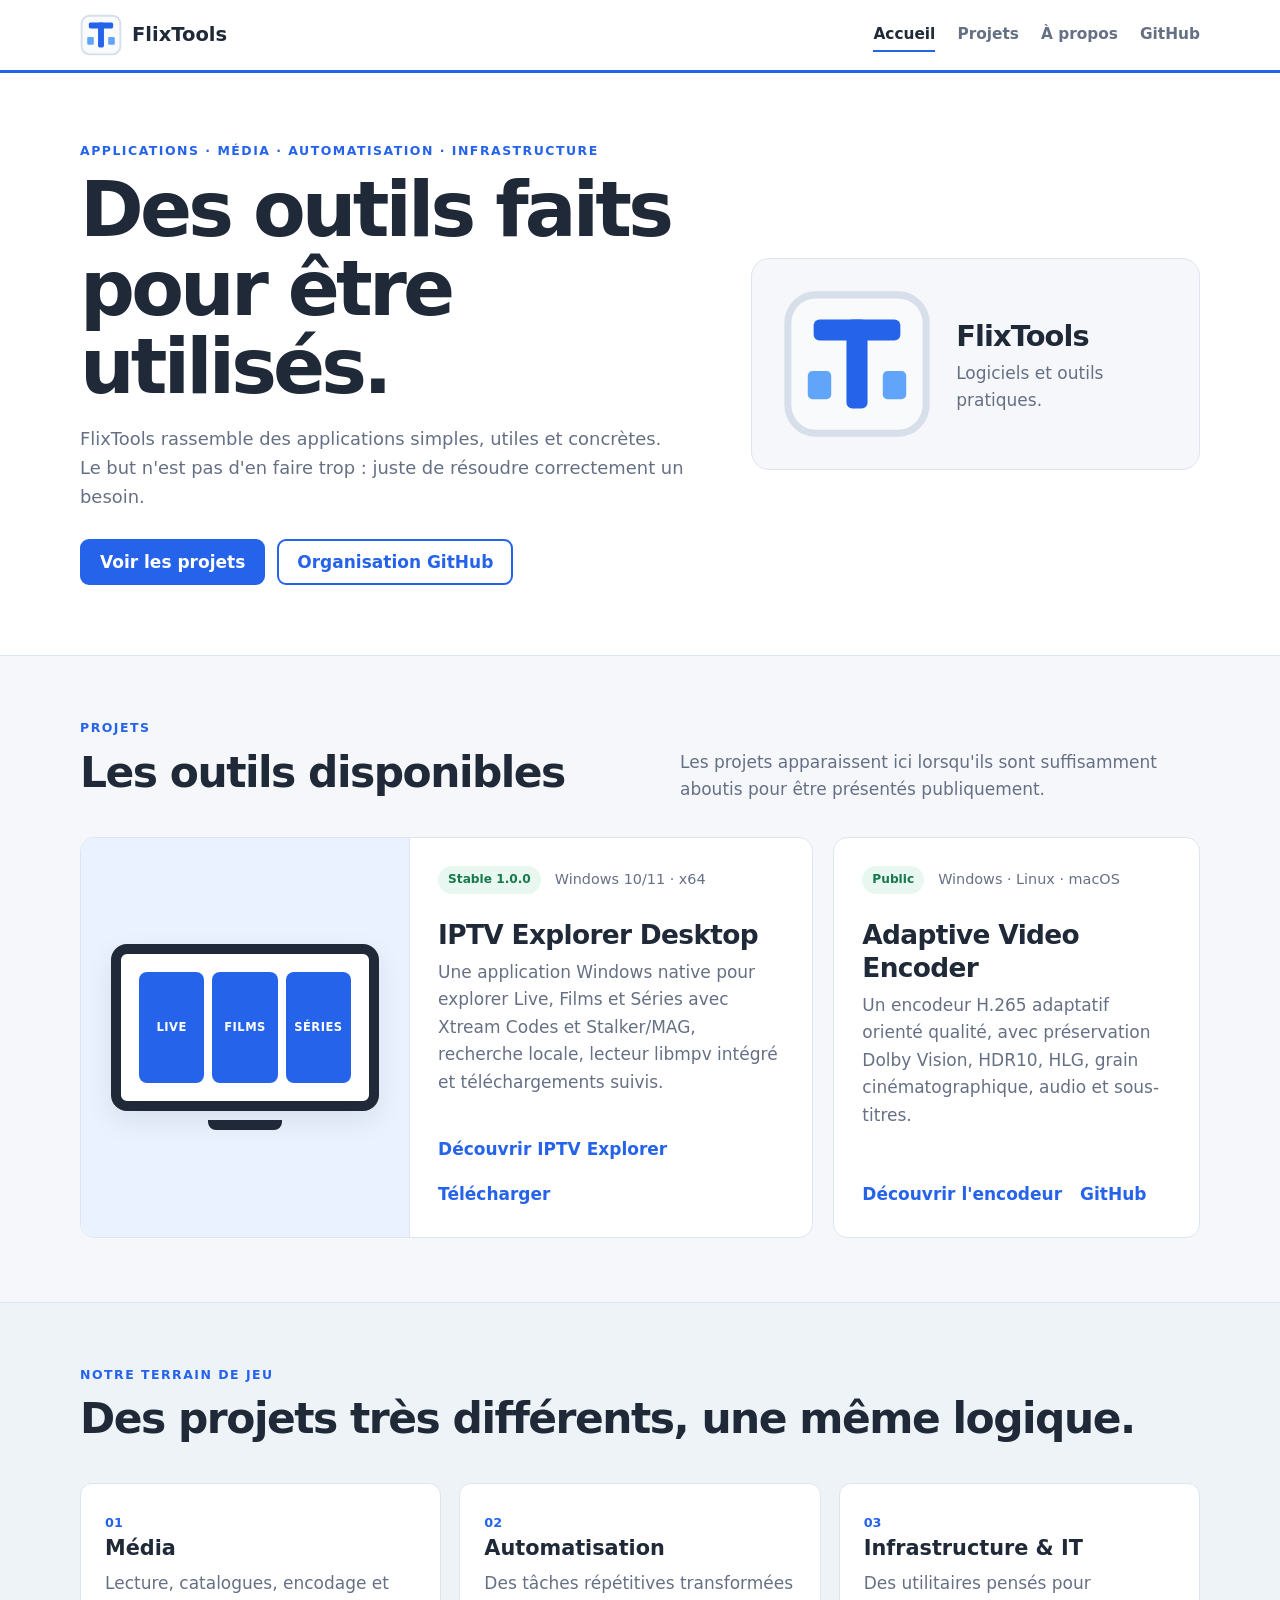
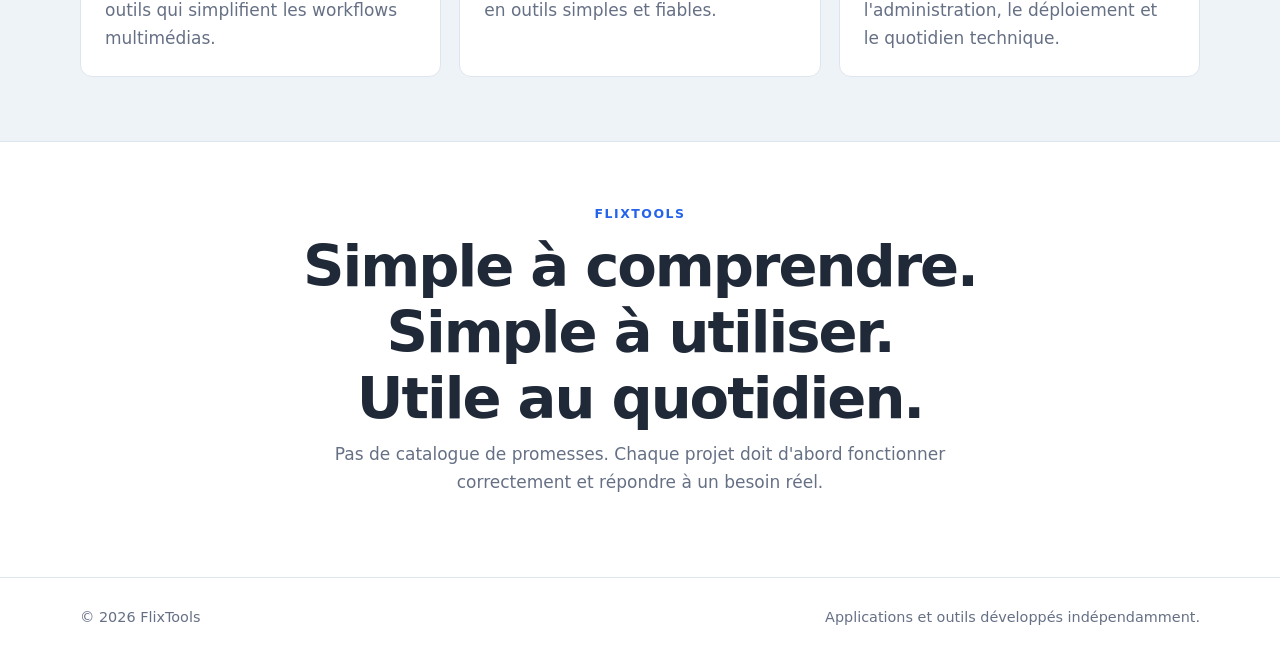
==== commit 7fdf0e9b: "feat: feature Adaptive Video Encoder on homepage" ====
--- a/index.html
+++ b/index.html
@@ -94,12 +94,19 @@
 
           <article class="project-card small-card">
             <div class="project-copy">
-              <div class="meta-row"><span class="badge neutral">En préparation</span></div>
-              <h3>Prochains outils</h3>
+              <div class="meta-row">
+                <span class="badge success">Public</span>
+                <span>Windows · Linux · macOS</span>
+              </div>
+              <h3>Adaptive Video Encoder</h3>
               <p>
-                D'autres projets rejoindront FlixTools lorsqu'ils seront prêts à être documentés et distribués publiquement.
+                Un encodeur H.265 adaptatif orienté qualité, avec préservation Dolby Vision, HDR10, HLG,
+                grain cinématographique, audio et sous-titres.
               </p>
-              <div class="text-links"><a href="https://github.com/FlixTools">Suivre FlixTools sur GitHub</a></div>
+              <div class="text-links">
+                <a href="adaptive-video-encoder/">Découvrir l'encodeur</a>
+                <a href="https://github.com/PassionFlix/adaptive-video-encoder-releases">GitHub</a>
+              </div>
             </div>
           </article>
         </div>
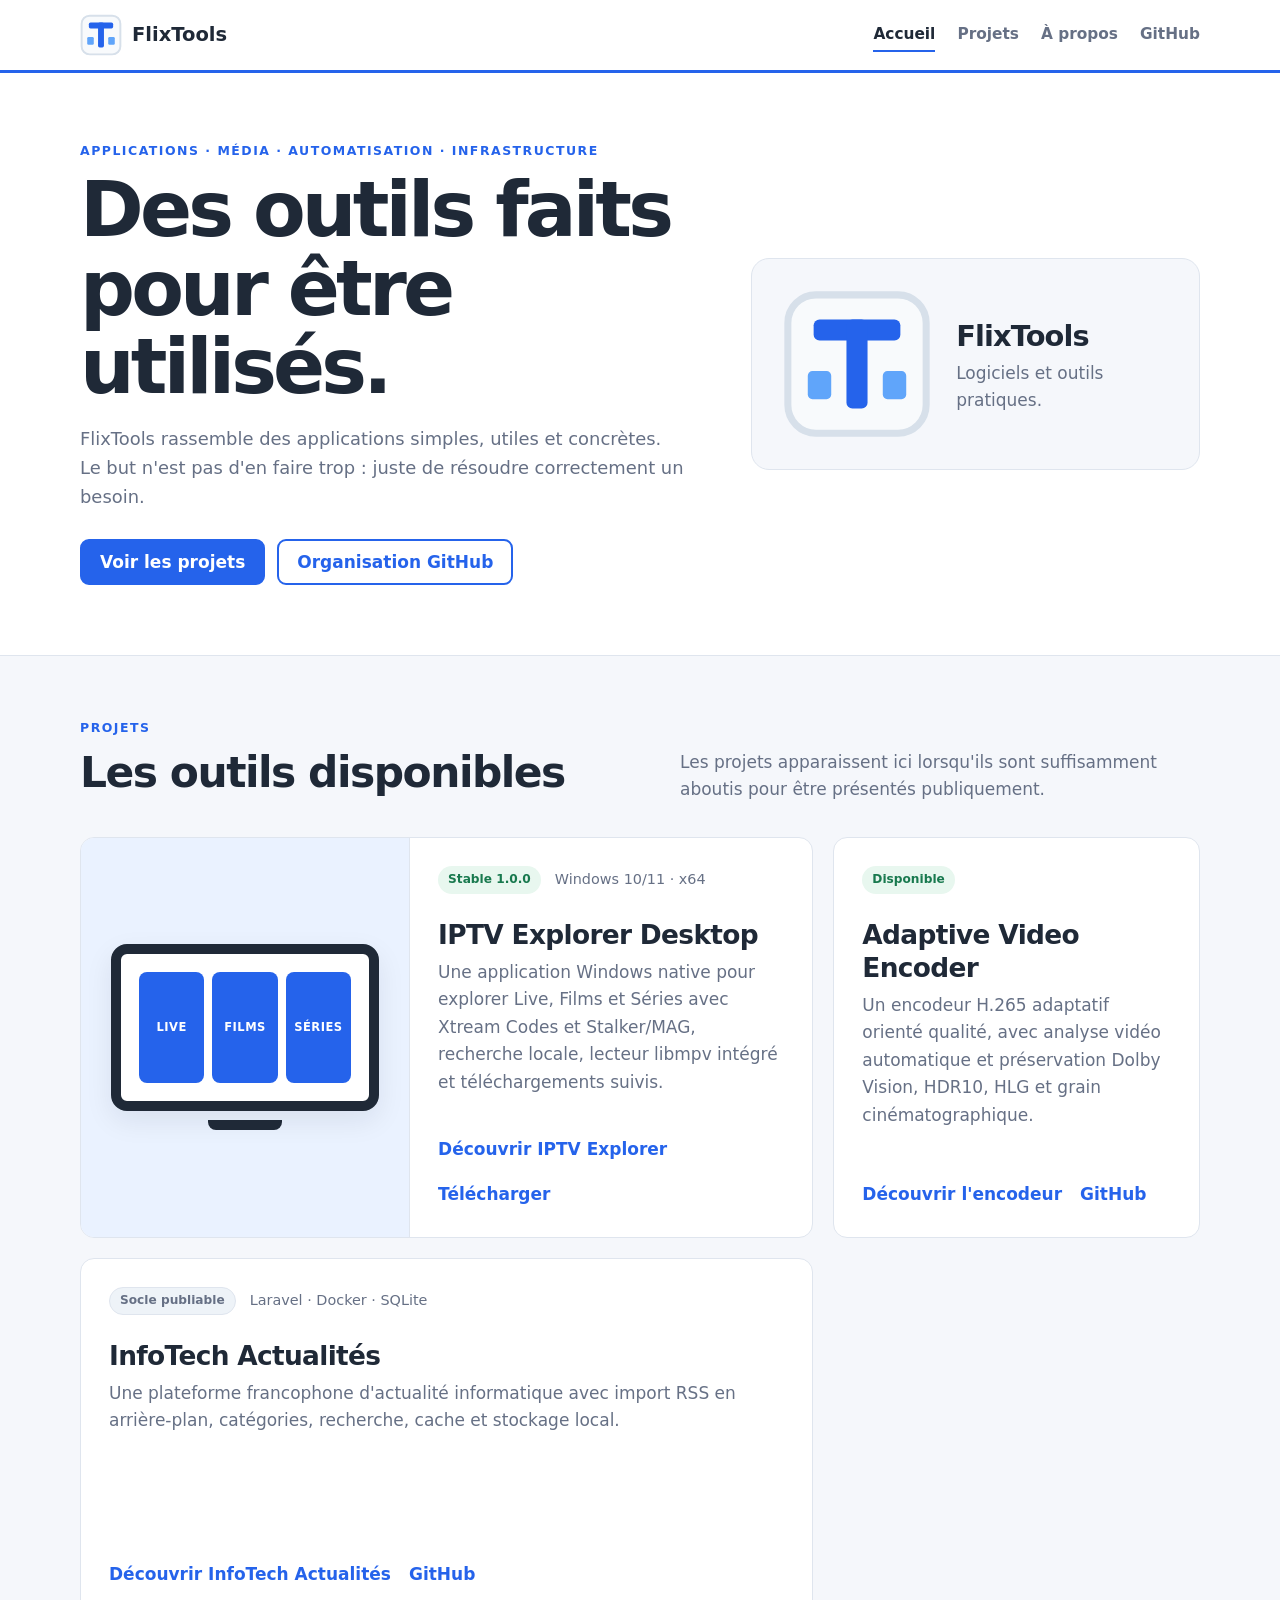
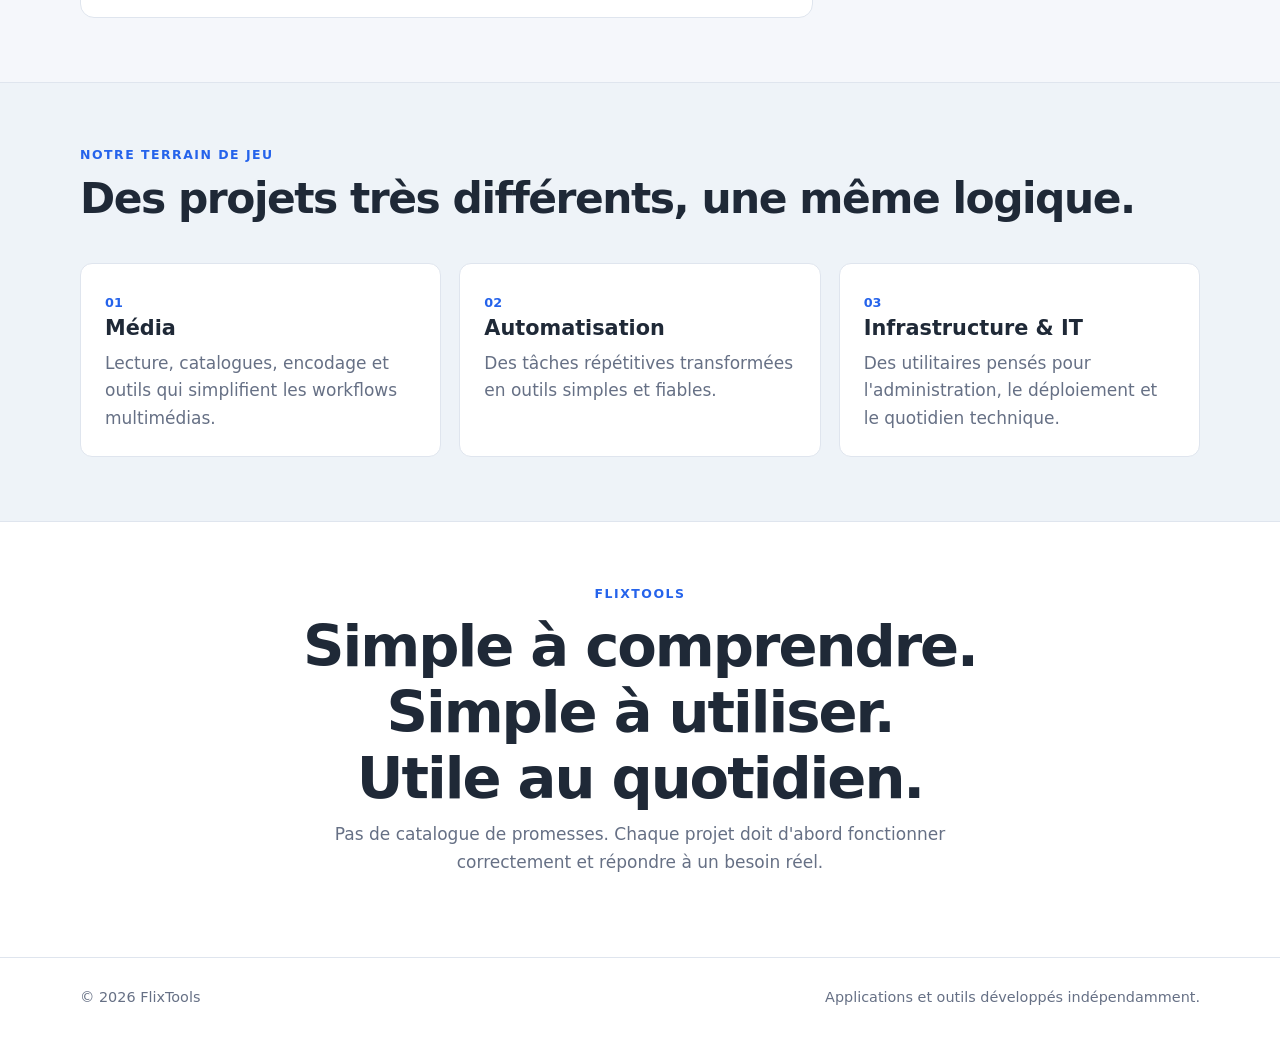
==== commit a2306482: "feat: add InfoTech Actualités to FlixTools" ====
--- a/index.html
+++ b/index.html
@@ -94,18 +94,28 @@
 
           <article class="project-card small-card">
             <div class="project-copy">
-              <div class="meta-row">
-                <span class="badge success">Public</span>
-                <span>Windows · Linux · macOS</span>
-              </div>
+              <div class="meta-row"><span class="badge success">Disponible</span></div>
               <h3>Adaptive Video Encoder</h3>
               <p>
-                Un encodeur H.265 adaptatif orienté qualité, avec préservation Dolby Vision, HDR10, HLG,
-                grain cinématographique, audio et sous-titres.
+                Un encodeur H.265 adaptatif orienté qualité, avec analyse vidéo automatique et préservation Dolby Vision, HDR10, HLG et grain cinématographique.
               </p>
               <div class="text-links">
                 <a href="adaptive-video-encoder/">Découvrir l'encodeur</a>
                 <a href="https://github.com/PassionFlix/adaptive-video-encoder-releases">GitHub</a>
+              </div>
+            </div>
+          </article>
+
+          <article class="project-card small-card">
+            <div class="project-copy">
+              <div class="meta-row"><span class="badge neutral">Socle publiable</span><span>Laravel · Docker · SQLite</span></div>
+              <h3>InfoTech Actualités</h3>
+              <p>
+                Une plateforme francophone d'actualité informatique avec import RSS en arrière-plan, catégories, recherche, cache et stockage local.
+              </p>
+              <div class="text-links">
+                <a href="infotech-actualites/">Découvrir InfoTech Actualités</a>
+                <a href="https://github.com/PassionFlix/actu-info">GitHub</a>
               </div>
             </div>
           </article>
